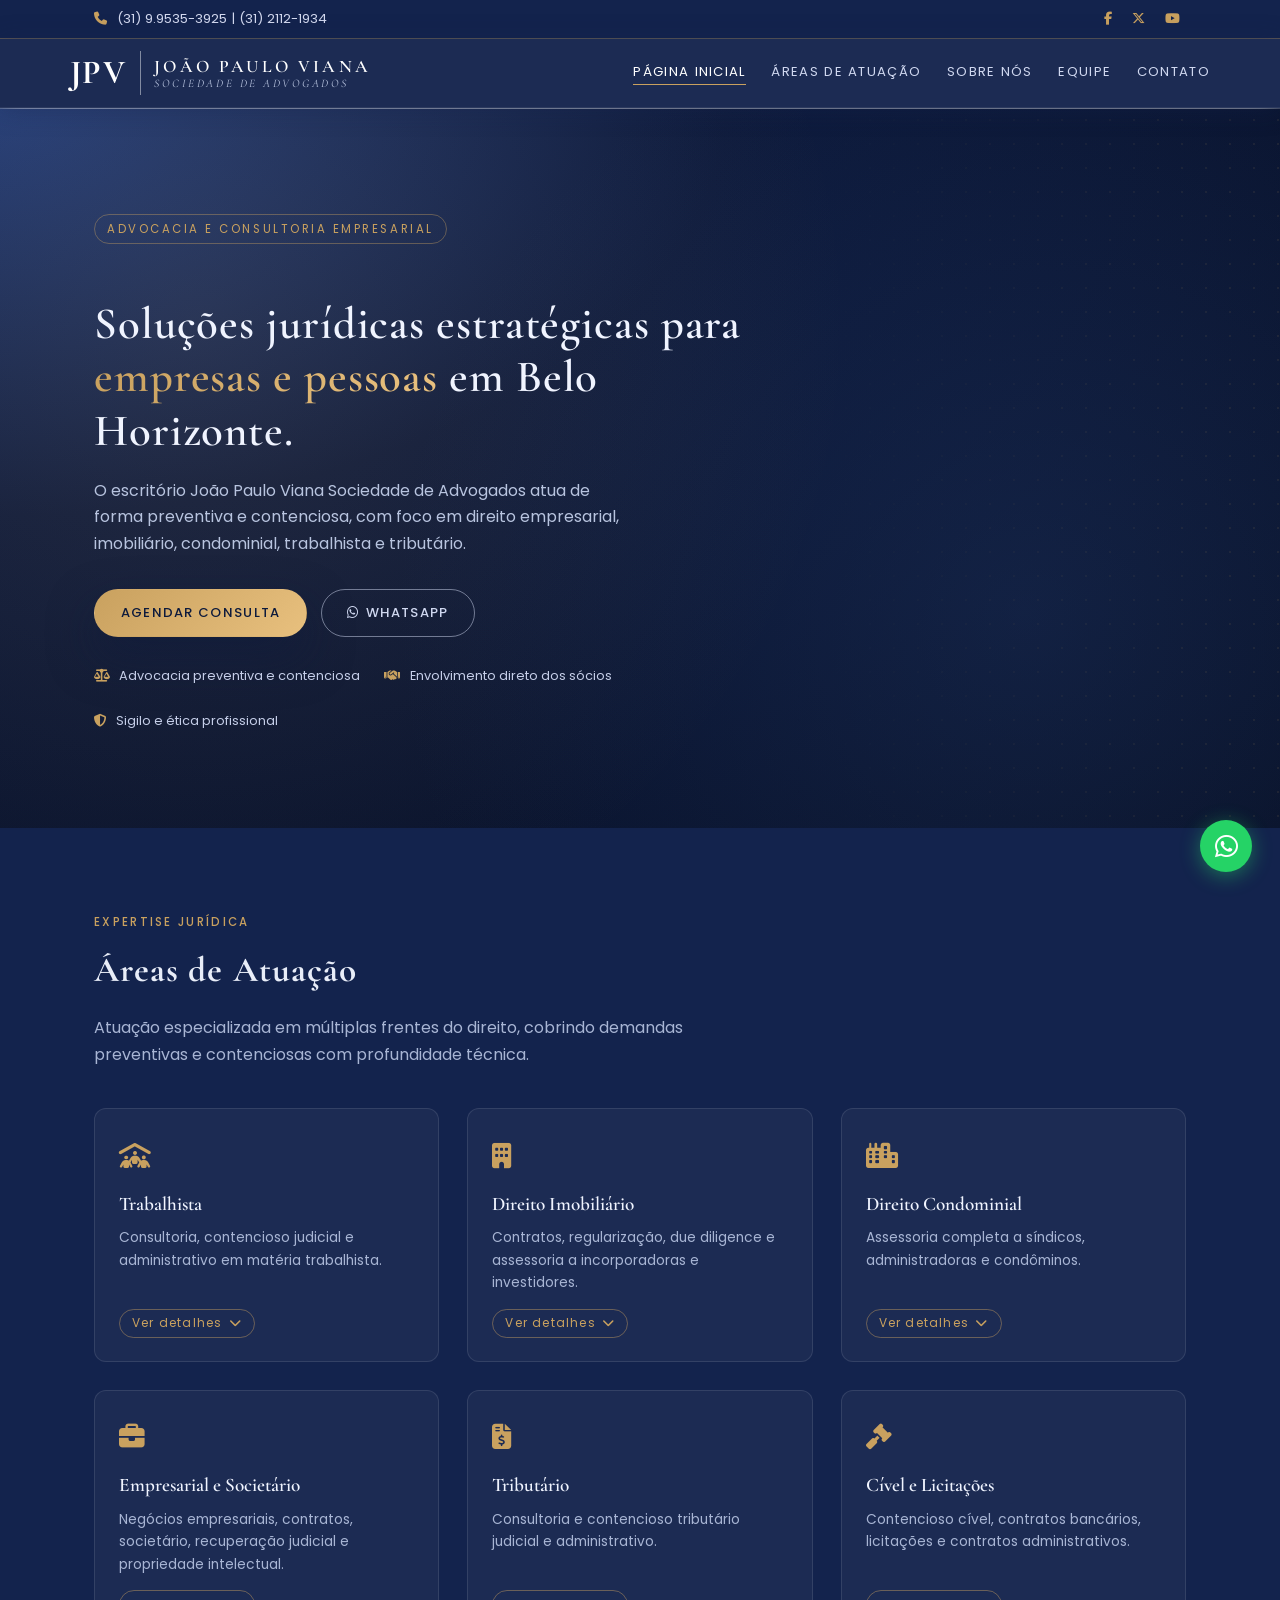
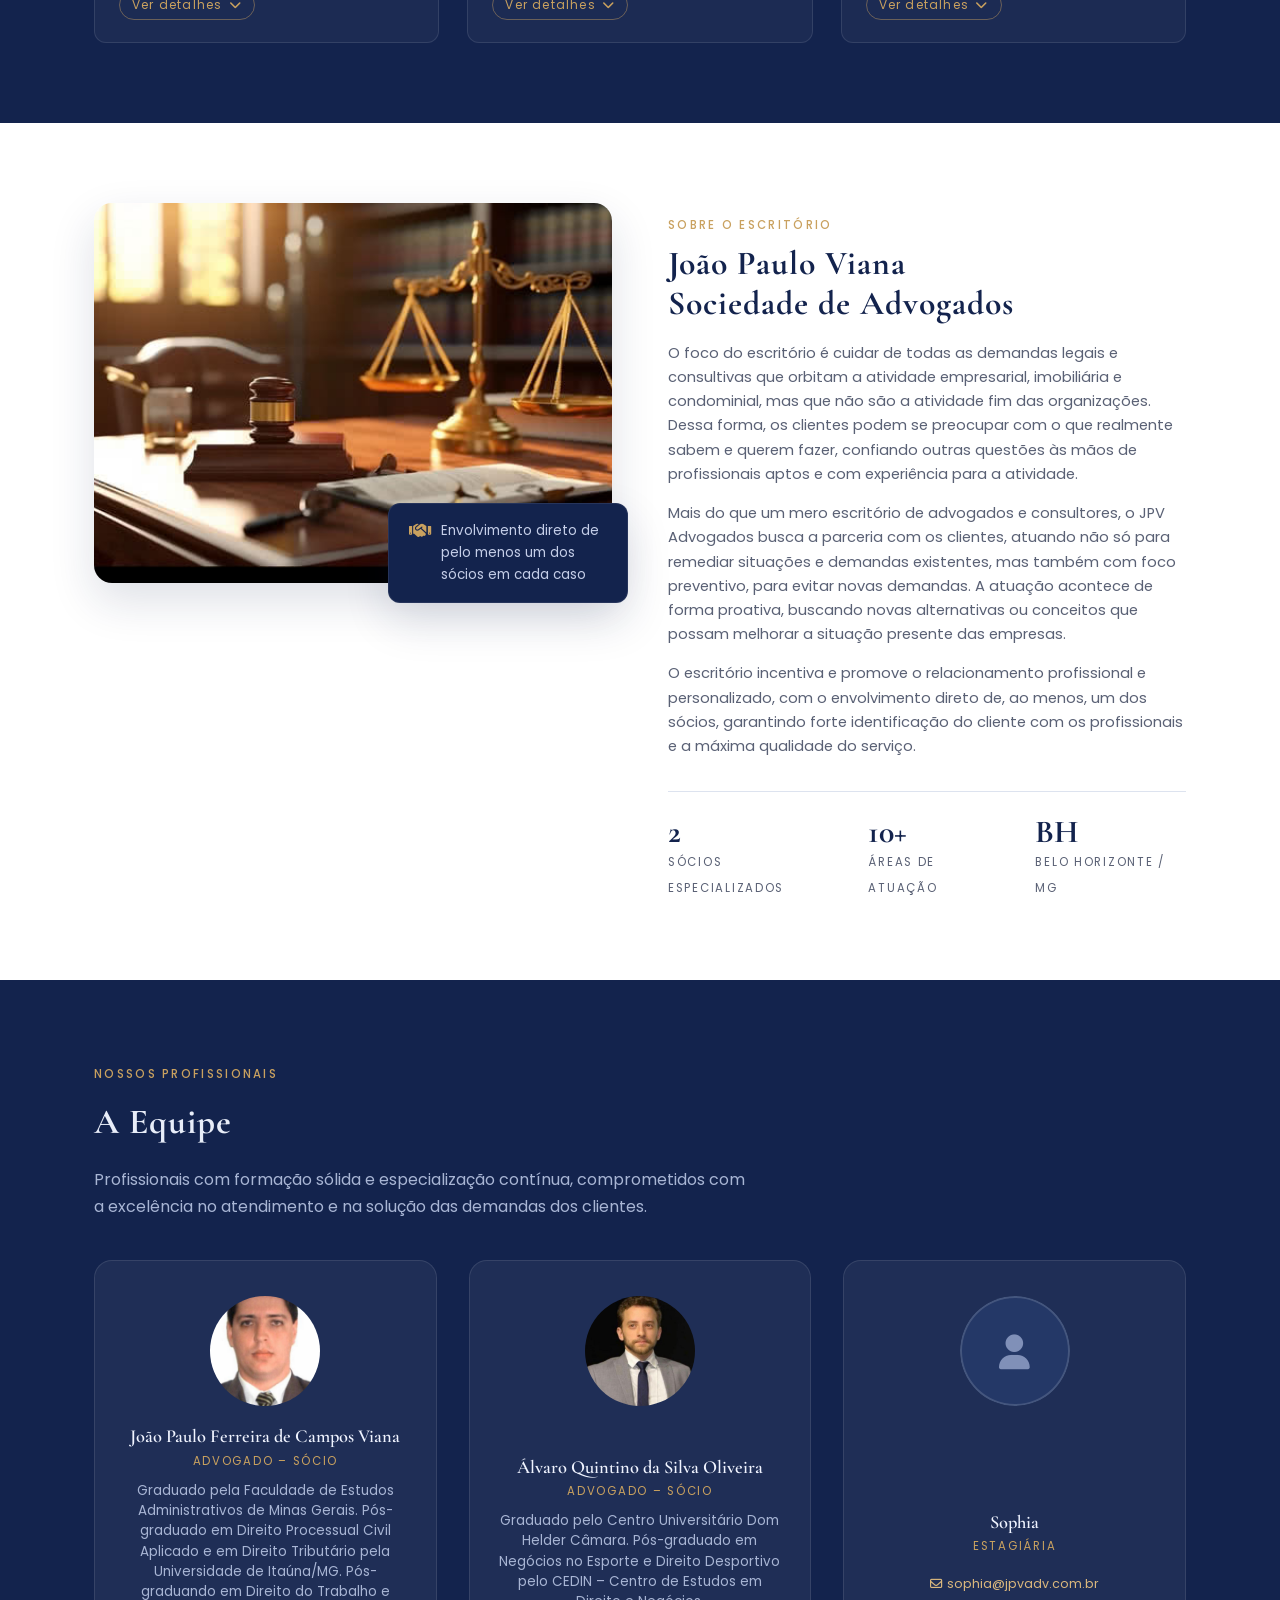
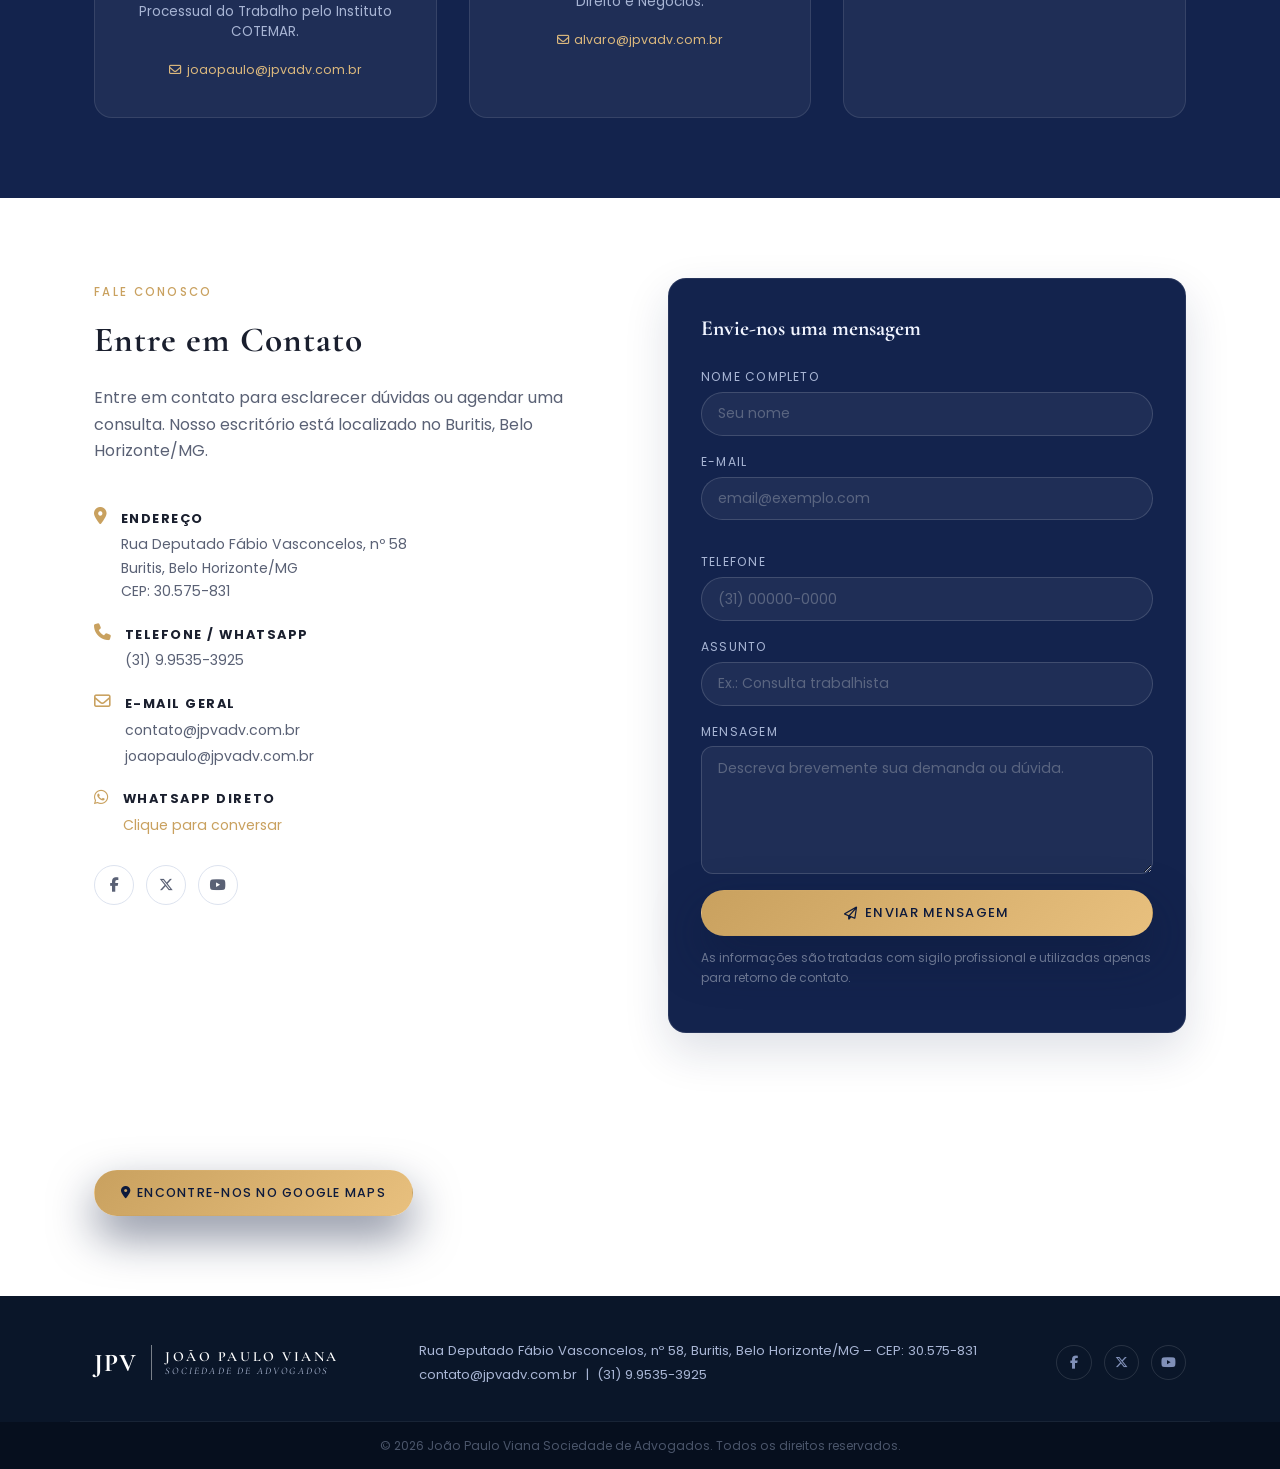
==== index.html @ b0f24a36 "feat: aprimora seção da equipe e atualiza layout/ativos" ====
<!DOCTYPE html>
<html lang="pt-BR">
<head>
  <meta charset="UTF-8" />
  <meta name="viewport" content="width=device-width, initial-scale=1.0" />
  <title>JPV | João Paulo Viana – Sociedade de Advogados</title>
  <meta name="description" content="João Paulo Viana Sociedade de Advogados. Advocacia empresarial, imobiliária, condominial, trabalhista e tributária em Belo Horizonte/MG." />

  <link rel="preconnect" href="https://fonts.googleapis.com">
  <link rel="preconnect" href="https://fonts.gstatic.com" crossorigin>
  <link href="https://fonts.googleapis.com/css2?family=Cormorant+Garamond:wght@400;500;600;700&family=Poppins:wght@300;400;500;600&display=swap" rel="stylesheet">
  <link rel="stylesheet" href="https://cdnjs.cloudflare.com/ajax/libs/font-awesome/6.5.1/css/all.min.css" crossorigin="anonymous" referrerpolicy="no-referrer" />

  <link rel="stylesheet" href="styles.css" />
</head>
<body>

  <!-- TOP BAR -->
  <div class="topbar">
    <div class="container topbar-inner">
      <span><i class="fa-solid fa-phone"></i> (31) 9.9535-3925 | (31) 2112-1934</span>
      <div class="topbar-social">
        <a href="#!" aria-label="Facebook"><i class="fa-brands fa-facebook-f"></i></a>
        <a href="#!" aria-label="X / Twitter"><i class="fa-brands fa-x-twitter"></i></a>
        <a href="#!" aria-label="YouTube"><i class="fa-brands fa-youtube"></i></a>
      </div>
    </div>
  </div>

  <!-- HEADER -->
  <header class="header" id="header">
    <div class="container header-inner">

      <!-- LOGO (substitua img src pela logo real quando disponível) -->
      <a href="#topo" class="logo-link">
        <div class="logo-box">
          <div class="logo-jpv">JPV</div>
          <div class="logo-divider"></div>
          <div class="logo-text">
            <span class="logo-name">João Paulo Viana</span>
            <span class="logo-sub">Sociedade de Advogados</span>
          </div>
        </div>
        <!-- Alternativa com imagem real:
        <img src="logo.png" alt="JPV João Paulo Viana Sociedade de Advogados" class="logo-img" />
        -->
      </a>

      <nav class="nav" id="nav">
        <a href="#topo">Página Inicial</a>
        <a href="#areas">Áreas de Atuação</a>
        <a href="#sobre">Sobre Nós</a>
        <a href="#equipe">Equipe</a>
        <a href="#contato">Contato</a>
      </nav>

      <button class="nav-toggle" id="navToggle" aria-label="Abrir menu">
        <span></span><span></span><span></span>
      </button>
    </div>
  </header>

  <!-- HERO -->
  <section class="hero" id="topo">
    <div class="hero-overlay"></div>
    <div class="hero-deco" aria-hidden="true"></div>
    <div class="container hero-content">
      <div class="hero-text">
        <span class="hero-tag">Advocacia e Consultoria Empresarial</span>
        <h1>
          Soluções jurídicas estratégicas para
          <span class="hero-highlight">empresas e pessoas</span>
          em Belo Horizonte.
        </h1>
        <p>
          O escritório João Paulo Viana Sociedade de Advogados atua de forma preventiva e contenciosa,
          com foco em direito empresarial, imobiliário, condominial, trabalhista e tributário.
        </p>
        <div class="hero-cta">
          <a href="#contato" class="btn primary">Agendar consulta</a>
          <a href="https://wa.me/5531995353925" target="_blank" rel="noopener" class="btn outline">
            <i class="fa-brands fa-whatsapp"></i> WhatsApp
          </a>
        </div>
        <div class="hero-meta">
          <span><i class="fa-solid fa-scale-balanced"></i> Advocacia preventiva e contenciosa</span>
          <span><i class="fa-solid fa-handshake"></i> Envolvimento direto dos sócios</span>
          <span><i class="fa-solid fa-shield-halved"></i> Sigilo e ética profissional</span>
        </div>
      </div>
    </div>
  </section>

  <!-- ÁREAS DE ATUAÇÃO -->
  <section class="section section-dark" id="areas">
    <div class="container">
      <span class="section-tag">Expertise jurídica</span>
      <h2>Áreas de Atuação</h2>
      <p class="section-lead">
        Atuação especializada em múltiplas frentes do direito,
        cobrindo demandas preventivas e contenciosas com profundidade técnica.
      </p>

      <div class="cards-grid">

        <article class="card" data-area="trabalhista">
          <div class="card-icon"><i class="fa-solid fa-people-roof"></i></div>
          <h3>Trabalhista</h3>
          <p>Consultoria, contencioso judicial e administrativo em matéria trabalhista.</p>
          <button class="card-toggle" aria-expanded="false">Ver detalhes <i class="fa-solid fa-chevron-down"></i></button>
          <div class="card-details">
            <strong>Contencioso Judicial</strong>
            <ul>
              <li>Acompanhamento de processos trabalhistas</li>
              <li>Elaboração de ações trabalhistas preventivas (consignação em pagamento, dentre outras)</li>
              <li>Ações Cautelares, Declaratórias, Anulatórias</li>
            </ul>
            <strong>Contencioso Administrativo</strong>
            <ul>
              <li>Defesa em autos de infração administrativos</li>
              <li>Assessoria em atendimento a fiscalizações trabalhistas</li>
              <li>Intermediação de contatos junto ao Ministério Público do Trabalho</li>
            </ul>
            <strong>Consultoria</strong>
            <ul>
              <li>Análise de situações de contratações de empregados</li>
              <li>Orientação permanente para manutenção de documentação relativa a empregados</li>
              <li>Alertas sobre modificações relevantes na lei e entendimentos dos tribunais</li>
              <li>Negociações coletivas junto a sindicatos, MPT e associações de classe</li>
              <li>Análise de risco trabalhista em negociações empresariais</li>
            </ul>
          </div>
        </article>

        <article class="card" data-area="imobiliario">
          <div class="card-icon"><i class="fa-solid fa-building"></i></div>
          <h3>Direito Imobiliário</h3>
          <p>Contratos, regularização, due diligence e assessoria a incorporadoras e investidores.</p>
          <button class="card-toggle" aria-expanded="false">Ver detalhes <i class="fa-solid fa-chevron-down"></i></button>
          <div class="card-details">
            <ul>
              <li>Análise, elaboração e revisão de contratos de compra e venda, locação, comodato, doação e permuta</li>
              <li>Atuação em ações possessórias (reintegração, manutenção, interdito proibitório)</li>
              <li>Regularização de imóveis urbanos e rurais (registro, usucapião, retificação, desmembramento, unificação)</li>
              <li>Assessoria em incorporações imobiliárias e loteamentos</li>
              <li>Disputas relativas à aquisição de imóveis na planta ou inadimplemento contratual</li>
              <li>Revisão de cláusulas contratuais abusivas em contratos imobiliários</li>
              <li>Ações de despejo, revisional, renovatória e consignatória de aluguel</li>
              <li>Due diligence imobiliária para aquisição de ativos</li>
              <li>Assessoria jurídica a imobiliárias, construtoras, incorporadoras e investidores</li>
            </ul>
          </div>
        </article>

        <article class="card" data-area="condominial">
          <div class="card-icon"><i class="fa-solid fa-city"></i></div>
          <h3>Direito Condominial</h3>
          <p>Assessoria completa a síndicos, administradoras e condôminos.</p>
          <button class="card-toggle" aria-expanded="false">Ver detalhes <i class="fa-solid fa-chevron-down"></i></button>
          <div class="card-details">
            <ul>
              <li>Elaboração, alteração e interpretação de convenções de condomínio e regimentos internos</li>
              <li>Assessoria jurídica a síndicos e administradoras de condomínio</li>
              <li>Atuação em assembleias condominiais (presença, suporte jurídico, lavratura de atas)</li>
              <li>Cobrança judicial e extrajudicial de cotas condominiais inadimplidas</li>
              <li>Defesa em ações judiciais movidas contra o condomínio ou seus representantes</li>
              <li>Assessoria em conflitos entre condôminos ou entre condôminos e o condomínio</li>
              <li>Responsabilidade civil por danos em áreas comuns ou unidades autônomas</li>
              <li>Assessoria em contratações de prestadores de serviços e fornecedores</li>
              <li>Elaboração e revisão de contratos de prestação de serviços condominiais</li>
            </ul>
          </div>
        </article>

        <article class="card" data-area="empresarial">
          <div class="card-icon"><i class="fa-solid fa-briefcase"></i></div>
          <h3>Empresarial e Societário</h3>
          <p>Negócios empresariais, contratos, societário, recuperação judicial e propriedade intelectual.</p>
          <button class="card-toggle" aria-expanded="false">Ver detalhes <i class="fa-solid fa-chevron-down"></i></button>
          <div class="card-details">
            <strong>Negócios Empresariais</strong>
            <ul>
              <li>Assessoria em aquisições e vendas de empresas</li>
              <li>Due Diligence e Auditoria legal</li>
              <li>Avaliação de riscos e intermediação de negócios</li>
            </ul>
            <strong>Societário</strong>
            <ul>
              <li>Constituição e dissolução de sociedades</li>
              <li>Fusões, cisões, incorporações e aquisições</li>
              <li>Planejamento sucessório e proteção patrimonial</li>
            </ul>
            <strong>Contratos</strong>
            <ul>
              <li>Elaboração de contratos específicos</li>
              <li>Revisão e análise de contratos gerais firmados pelos clientes</li>
            </ul>
            <strong>Recuperação Judicial e Falências</strong>
            <ul>
              <li>Planejamento e acompanhamento de pedidos de Recuperação Judicial</li>
              <li>Acompanhamento de pedidos de habilitação de créditos</li>
            </ul>
            <strong>Títulos de Crédito e Propriedade Intelectual</strong>
            <ul>
              <li>Registro de marcas, patentes, programas de computador</li>
              <li>Defesas de patentes e marcas</li>
            </ul>
          </div>
        </article>

        <article class="card" data-area="tributario">
          <div class="card-icon"><i class="fa-solid fa-file-invoice-dollar"></i></div>
          <h3>Tributário</h3>
          <p>Consultoria e contencioso tributário judicial e administrativo.</p>
          <button class="card-toggle" aria-expanded="false">Ver detalhes <i class="fa-solid fa-chevron-down"></i></button>
          <div class="card-details">
            <strong>Consultoria Tributária</strong>
            <ul>
              <li>Assessoria continuada em questões envolvendo tributos</li>
              <li>Prevenção de passivo fiscal e planejamento fiscal</li>
              <li>Interpretação de legislação tributária</li>
              <li>Revisão das informações fiscais fornecidas aos fiscos Federal, Estadual e Municipal</li>
              <li>Pareceres e avaliações sobre riscos fiscais de estratégias empresariais</li>
              <li>Orientação quanto a importações e exportações de produtos</li>
              <li>Estruturação societária com foco em economia tributária</li>
            </ul>
            <strong>Contencioso Tributário Judicial</strong>
            <ul>
              <li>Defesas contra execuções fiscais</li>
              <li>Mandados de Segurança contra exigências fiscais</li>
              <li>Ações Cautelares, Declaratórias, Anulatórias</li>
              <li>Ações para restituição de tributos</li>
            </ul>
            <strong>Contencioso Tributário Administrativo</strong>
            <ul>
              <li>Defesa em autos de infração administrativos</li>
              <li>Pedidos administrativos de parcelamento, restituição e anulação de tributos</li>
              <li>Auxílio e intermediação de pleitos envolvendo benefícios fiscais e regimes especiais</li>
            </ul>
          </div>
        </article>

        <article class="card" data-area="civel">
          <div class="card-icon"><i class="fa-solid fa-gavel"></i></div>
          <h3>Cível e Licitações</h3>
          <p>Contencioso cível, contratos bancários, licitações e contratos administrativos.</p>
          <button class="card-toggle" aria-expanded="false">Ver detalhes <i class="fa-solid fa-chevron-down"></i></button>
          <div class="card-details">
            <strong>Contencioso Cível</strong>
            <ul>
              <li>Recuperação de créditos e ativos</li>
              <li>Ações envolvendo Representação Comercial</li>
              <li>Ações envolvendo contratos</li>
              <li>Relações abrangidas pelo Código de Defesa do Consumidor</li>
              <li>Litígios societários</li>
              <li>Revisão e contestação de contratos bancários</li>
            </ul>
            <strong>Licitações e Contratos Administrativos</strong>
            <ul>
              <li>Impugnação de editais</li>
              <li>Recursos e contrarrazões administrativos</li>
              <li>Acompanhamento de licitações</li>
              <li>Resolução de questões envolvendo cumprimento de contratos administrativos</li>
              <li>Pleitos administrativos envolvendo equilíbrio econômico-financeiro de contratos</li>
            </ul>
          </div>
        </article>

      </div>
    </div>
  </section>

  <!-- SOBRE NÓS -->
  <section class="section" id="sobre">
    <div class="container grid-2">
      <div class="sobre-visual">
        <!--
          Substitua pelo bloco abaixo quando tiver a imagem:
          <img src="foto-escritorio.jpg" alt="Escritório JPV Advogados" class="sobre-img" />
        -->
        <img src="img1.jpg" alt="Equipe JPV Advogados em reunião estratégica" class="sobre-img" />
        <div class="sobre-destaque">
          <i class="fa-solid fa-handshake"></i>
          <p>Envolvimento direto de pelo menos um dos sócios em cada caso</p>
        </div>
      </div>

      <div class="sobre-text">
        <span class="section-tag">Sobre o escritório</span>
        <h2>João Paulo Viana<br>Sociedade de Advogados</h2>

        <p>
          O foco do escritório é cuidar de todas as demandas legais e consultivas que orbitam a atividade
          empresarial, imobiliária e condominial, mas que não são a atividade fim das organizações.
          Dessa forma, os clientes podem se preocupar com o que realmente sabem e querem fazer,
          confiando outras questões às mãos de profissionais aptos e com experiência para a atividade.
        </p>
        <p>
          Mais do que um mero escritório de advogados e consultores, o JPV Advogados busca a parceria
          com os clientes, atuando não só para remediar situações e demandas existentes, mas também com
          foco preventivo, para evitar novas demandas. A atuação acontece de forma proativa, buscando
          novas alternativas ou conceitos que possam melhorar a situação presente das empresas.
        </p>
        <p>
          O escritório incentiva e promove o relacionamento profissional e personalizado, com o
          envolvimento direto de, ao menos, um dos sócios, garantindo forte identificação do cliente
          com os profissionais e a máxima qualidade do serviço.
        </p>

        <div class="sobre-stats">
          <div>
            <span class="stat-number" data-count="2">2</span>
            <span class="stat-label">Sócios especializados</span>
          </div>
          <div>
            <span class="stat-number" data-count="10" data-suffix="+">10+</span>
            <span class="stat-label">Áreas de atuação</span>
          </div>
          <div>
            <span class="stat-number">BH</span>
            <span class="stat-label">Belo Horizonte / MG</span>
          </div>
        </div>
      </div>
    </div>
  </section>

  <!-- EQUIPE -->
  <section class="section section-dark" id="equipe">
    <div class="container">
      <span class="section-tag">Nossos profissionais</span>
      <h2>A Equipe</h2>
      <p class="section-lead">
        Profissionais com formação sólida e especialização contínua, comprometidos com a excelência
        no atendimento e na solução das demandas dos clientes.
      </p>

      <div class="equipe-grid">

        <article class="equipe-card">
          <div class="equipe-foto">
            <img src="FotoJoao.jpg" alt="João Paulo Ferreira de Campos Viana" />
            <div class="equipe-foto-placeholder"><i class="fa-solid fa-user-tie"></i></div>
          </div>
          <div class="equipe-info">
            <h3>João Paulo Ferreira de Campos Viana</h3>
            <span class="equipe-oab">Advogado – Sócio</span>
            <p>
              Graduado pela Faculdade de Estudos Administrativos de Minas Gerais.
              Pós-graduado em Direito Processual Civil Aplicado e em Direito Tributário
              pela Universidade de Itaúna/MG. Pós-graduando em Direito do Trabalho e
              Processual do Trabalho pelo Instituto COTEMAR.
            </p>
            <a href="mailto:joaopaulo@jpvadv.com.br" class="equipe-email">
              <i class="fa-regular fa-envelope"></i> joaopaulo@jpvadv.com.br
            </a>
          </div>
        </article>

        <article class="equipe-card">
          <div class="equipe-foto">
            <img src="FotoAlvaro.jpg" alt="Álvaro Quintino da Silva Oliveira" />
            <div class="equipe-foto-placeholder"><i class="fa-solid fa-user-tie"></i></div>
          </div>
          <div class="equipe-info">
            <h3>Álvaro Quintino da Silva Oliveira</h3>
            <span class="equipe-oab">Advogado – Sócio</span>
            <p>
              Graduado pelo Centro Universitário Dom Helder Câmara.
              Pós-graduado em Negócios no Esporte e Direito Desportivo pelo CEDIN –
              Centro de Estudos em Direito e Negócios.
            </p>
            <a href="mailto:alvaro@jpvadv.com.br" class="equipe-email">
              <i class="fa-regular fa-envelope"></i> alvaro@jpvadv.com.br
            </a>
          </div>
        </article>

        <article class="equipe-card">
          <div class="equipe-foto">
            <!--
              Substitua por: <img src="sophia.jpg" alt="Sophia – Estagiária" />
            -->
            <div class="equipe-foto-placeholder"><i class="fa-solid fa-user"></i></div>
          </div>
          <div class="equipe-info">
            <h3>Sophia</h3>
            <span class="equipe-oab">Estagiária</span>
            <p>
              <!-- Informações serão adicionadas em breve. -->
            </p>
            <a href="mailto:sophia@jpvadv.com.br" class="equipe-email">
              <i class="fa-regular fa-envelope"></i> sophia@jpvadv.com.br
            </a>
          </div>
        </article>

      </div>
    </div>
  </section>

  <!-- CONTATO -->
  <section class="section" id="contato">
    <div class="container grid-2">

      <div>
        <span class="section-tag">Fale conosco</span>
        <h2>Entre em Contato</h2>
        <p class="section-lead">
          Entre em contato para esclarecer dúvidas ou agendar uma consulta.
          Nosso escritório está localizado no Buritis, Belo Horizonte/MG.
        </p>

        <div class="contato-dados">
          <div>
            <i class="fa-solid fa-location-dot"></i>
            <div>
              <strong>Endereço</strong>
              <p>Rua Deputado Fábio Vasconcelos, nº 58<br>Buritis, Belo Horizonte/MG<br>CEP: 30.575-831</p>
            </div>
          </div>
          <div>
            <i class="fa-solid fa-phone"></i>
            <div>
              <strong>Telefone / WhatsApp</strong>
              <p>(31) 9.9535-3925</p>
            </div>
          </div>
          <div>
            <i class="fa-regular fa-envelope"></i>
            <div>
              <strong>E-mail geral</strong>
              <p>contato@jpvadv.com.br</p>
              <p>joaopaulo@jpvadv.com.br</p>
            </div>
          </div>
          <div>
            <i class="fa-brands fa-whatsapp"></i>
            <div>
              <strong>WhatsApp direto</strong>
              <p><a href="https://wa.me/5531995353925" target="_blank" rel="noopener" style="color:var(--color-accent);">Clique para conversar</a></p>
            </div>
          </div>
        </div>

        <div class="contato-social">
          <a href="#!" aria-label="Facebook"><i class="fa-brands fa-facebook-f"></i></a>
          <a href="#!" aria-label="X / Twitter"><i class="fa-brands fa-x-twitter"></i></a>
          <a href="#!" aria-label="YouTube"><i class="fa-brands fa-youtube"></i></a>
        </div>

        <!-- Google Maps embed -->
        <div class="contato-mapa">
          <iframe
            src="https://www.google.com/maps/embed?pb=!1m18!1m12!1m3!1d3752.1!2d-43.9700!3d-19.9300!2m3!1f0!2f0!3f0!3m2!1i1024!2i768!4f13.1!3m3!1m2!1s0x0%3A0x0!2zMTnCsDU1JzQ4LjAiUyA0M8KwNTgnMTIuMCJX!5e0!3m2!1spt-BR!2sbr!4v1000000000000"
            width="100%"
            height="220"
            style="border:0; border-radius: 12px; margin-top:1.5rem;"
            allowfullscreen=""
            loading="lazy"
            referrerpolicy="no-referrer-when-downgrade"
            title="Localização JPV Advogados">
          </iframe>
          <a
            href="https://www.google.com/maps/search/Rua+Deputado+Fábio+Vasconcelos,+58,+Buritis,+Belo+Horizonte"
            target="_blank"
            rel="noopener"
            class="btn primary map-btn"
          >
            <i class="fa-solid fa-location-dot"></i> Encontre-nos no Google Maps
          </a>
        </div>
      </div>

      <div>
        <form class="form-contato" id="formContato">
          <h3>Envie-nos uma mensagem</h3>
          <div class="form-row">
            <div class="form-group">
              <label for="nome">Nome completo</label>
              <input type="text" id="nome" name="nome" placeholder="Seu nome" required />
            </div>
          </div>
          <div class="form-row">
            <div class="form-group">
              <label for="email">E-mail</label>
              <input type="email" id="email" name="email" placeholder="email@exemplo.com" required />
            </div>
            <div class="form-group">
              <label for="telefone">Telefone</label>
              <input type="tel" id="telefone" name="telefone" placeholder="(31) 00000-0000" />
            </div>
          </div>
          <div class="form-group">
            <label for="assunto">Assunto</label>
            <input type="text" id="assunto" name="assunto" placeholder="Ex.: Consulta trabalhista" />
          </div>
          <div class="form-group">
            <label for="mensagem">Mensagem</label>
            <textarea id="mensagem" name="mensagem" rows="5" placeholder="Descreva brevemente sua demanda ou dúvida." required></textarea>
          </div>
          <button type="submit" class="btn primary full">
            <i class="fa-regular fa-paper-plane"></i> Enviar mensagem
          </button>
          <p class="form-note">
            As informações são tratadas com sigilo profissional e utilizadas apenas para retorno de contato.
          </p>
        </form>
      </div>

    </div>
  </section>

  <!-- RODAPÉ -->
  <footer class="footer">
    <div class="container footer-inner">
      <div class="footer-logo">
        <div class="logo-box logo-box-footer">
          <div class="logo-jpv">JPV</div>
          <div class="logo-divider"></div>
          <div class="logo-text">
            <span class="logo-name">João Paulo Viana</span>
            <span class="logo-sub">Sociedade de Advogados</span>
          </div>
        </div>
      </div>
      <div class="footer-info">
        <p>Rua Deputado Fábio Vasconcelos, nº 58, Buritis, Belo Horizonte/MG – CEP: 30.575-831</p>
        <p>contato@jpvadv.com.br &nbsp;|&nbsp; (31) 9.9535-3925</p>
      </div>
      <div class="footer-social">
        <a href="#!" aria-label="Facebook"><i class="fa-brands fa-facebook-f"></i></a>
        <a href="#!" aria-label="X / Twitter"><i class="fa-brands fa-x-twitter"></i></a>
        <a href="#!" aria-label="YouTube"><i class="fa-brands fa-youtube"></i></a>
      </div>
    </div>
    <div class="footer-bottom">
      <div class="container">
        <p>© <span id="ano"></span> João Paulo Viana Sociedade de Advogados. Todos os direitos reservados.</p>
      </div>
    </div>
  </footer>

  <!-- Botão flutuante WhatsApp -->
  <a href="https://wa.me/5531995353925" target="_blank" rel="noopener"
     class="whatsapp-float" aria-label="Fale conosco pelo WhatsApp">
    <i class="fa-brands fa-whatsapp"></i>
  </a>

  <!-- Botão Voltar ao Topo -->
  <button class="back-to-top" id="backToTop" aria-label="Voltar ao topo">
    <i class="fa-solid fa-chevron-up"></i>
  </button>

  <script src="script.js"></script>
</body>
</html>
---- styles.css ----
/* =============================================
   JPV ADVOGADOS – CSS
   Paleta: navy #13234d | steel #2d4a82 | gold #c9a15f
   ============================================= */

:root {
  --color-navy:       #13234d;
  --color-navy-soft:  #1e3366;
  --color-steel:      #2d4a82;
  --color-accent:     #c9a15f;
  --color-accent-lt:  #dbb87d;
  --color-bg:         #f5f6f8;
  --color-bg-alt:     #ffffff;
  --color-text:       #1a1f2e;
  --color-text-soft:  #5a6175;
  --color-border:     #dde3ef;
  --radius-sm:        6px;
  --radius-md:        12px;
  --radius-lg:        18px;
  --shadow-card:      0 18px 45px rgba(19, 35, 77, 0.14);
  --shadow-soft:      0 8px 32px rgba(19, 35, 77, 0.1);
  --transition:       0.28s ease;
}

/* RESET */
*, *::before, *::after { box-sizing: border-box; }
body {
  margin: 0;
  font-family: "Poppins", system-ui, sans-serif;
  color: var(--color-text);
  background: var(--color-bg);
  line-height: 1.65;
  -webkit-font-smoothing: antialiased;
}
a { color: inherit; text-decoration: none; }
img { max-width: 100%; display: block; }
button, input, textarea, select { font-family: inherit; }

/* LAYOUT */
.container {
  width: 100%;
  max-width: 1140px;
  margin: 0 auto;
  padding: 0 1.5rem;
}
.section      { padding: 5rem 0; background: var(--color-bg-alt); }
.section-dark { padding: 5rem 0; background: var(--color-navy); color: #f0f4ff; }

.section h2, .section-dark h2 {
  font-family: "Cormorant Garamond", Georgia, serif;
  font-size: 2.2rem;
  letter-spacing: 0.03em;
  margin: 0.4rem 0 0.75rem;
}
.section-dark h2 { color: #e8edf8; }

.section-tag {
  font-size: 0.72rem;
  letter-spacing: 0.2em;
  text-transform: uppercase;
  color: var(--color-accent);
  font-weight: 500;
}
.section-lead {
  max-width: 660px;
  color: var(--color-text-soft);
  margin-bottom: 2.5rem;
}
.section-dark .section-lead { color: #a8b5d4; }

/* TOP BAR */
.topbar {
  background: var(--color-navy);
  color: #d4daf0;
  font-size: 0.82rem;
  padding: 0.5rem 0;
  border-bottom: 1px solid rgba(201,161,95,0.38);
}
.topbar-inner {
  display: flex;
  align-items: center;
  justify-content: space-between;
}
.topbar i { margin-right: 0.4rem; color: var(--color-accent); }
.topbar-social { display: flex; gap: 0.85rem; }
.topbar-social a { color: #a8b5d4; transition: color var(--transition); }
.topbar-social a:hover { color: var(--color-accent); }

/* HEADER */
.header {
  position: sticky;
  top: 0;
  z-index: 100;
  background: rgba(19, 35, 77, 0.96);
  backdrop-filter: blur(14px);
  border-bottom: 1px solid rgba(255,255,255,0.07);
  box-shadow: 0 2px 24px rgba(19,35,77,0.35);
}
.header-inner {
  display: flex;
  align-items: center;
  justify-content: space-between;
  padding: 0.75rem 0;
}

/* LOGO */
.logo-link { display: flex; align-items: center; }

.logo-box {
  display: flex;
  align-items: center;
  gap: 0;
}
.logo-jpv {
  font-family: "Cormorant Garamond", Georgia, serif;
  font-size: 2.1rem;
  font-weight: 700;
  color: #ffffff;
  letter-spacing: 0.04em;
  line-height: 1;
}
.logo-divider {
  width: 1px;
  height: 2.8rem;
  background: rgba(255,255,255,0.45);
  margin: 0 0.85rem;
}
.logo-text {
  display: flex;
  flex-direction: column;
  justify-content: center;
  gap: 0.05rem;
}
.logo-name {
  font-family: "Cormorant Garamond", Georgia, serif;
  font-size: 1.1rem;
  font-weight: 600;
  color: #ffffff;
  letter-spacing: 0.18em;
  text-transform: uppercase;
  line-height: 1.2;
}
.logo-sub {
  font-family: "Cormorant Garamond", Georgia, serif;
  font-size: 0.72rem;
  letter-spacing: 0.22em;
  text-transform: uppercase;
  color: #b8c4df;
  font-style: italic;
  line-height: 1;
}
.logo-img { height: 52px; width: auto; }

/* NAVEGAÇÃO */
.nav { display: flex; gap: 1.6rem; font-size: 0.82rem; }
.nav a {
  color: #d0d8f0;
  letter-spacing: 0.1em;
  text-transform: uppercase;
  font-weight: 400;
  position: relative;
  padding-bottom: 0.15rem;
  transition: color var(--transition);
}
.nav a::after {
  content: "";
  position: absolute;
  left: 0; bottom: 0;
  width: 0; height: 1.5px;
  background: var(--color-accent);
  transition: width var(--transition);
}
.nav a:hover { color: #fff; }
.nav a:hover::after { width: 100%; }
.nav a.active { color: #fff; }
.nav a.active::after { width: 100%; }

.nav-toggle {
  display: none;
  width: 1.75rem; height: 1.75rem;
  border: none; background: transparent;
  flex-direction: column; justify-content: center;
  padding: 0; gap: 0.22rem; cursor: pointer;
}
.nav-toggle span {
  display: block; height: 2px; width: 100%;
  border-radius: 999px; background: #e5e7eb;
  transition: transform var(--transition), opacity var(--transition);
}

/* HERO */
.hero {
  position: relative;
  min-height: 80vh;
  display: flex;
  align-items: center;
  background:
    radial-gradient(ellipse at 0% 0%, #1e3a7a 0, #0d1a3c 40%, #070f24 100%);
  color: #f0f4ff;
  overflow: hidden;
}
.hero-overlay {
  position: absolute; inset: 0;
  background:
    radial-gradient(circle at 15% 30%, rgba(201,161,95,0.12), transparent 55%),
    radial-gradient(circle at 80% 70%, rgba(45,74,130,0.25), transparent 55%);
  pointer-events: none;
}
.hero-deco {
  position: absolute;
  right: 0; top: 0;
  width: 48%; height: 100%;
  background-image: radial-gradient(circle, rgba(201,161,95,0.18) 1.5px, transparent 1.5px);
  background-size: 24px 24px;
  -webkit-mask-image: linear-gradient(to left, rgba(0,0,0,0.55) 0%, transparent 80%);
  mask-image: linear-gradient(to left, rgba(0,0,0,0.55) 0%, transparent 80%);
  pointer-events: none;
}
.hero-content {
  position: relative;
  padding: 5rem 1.5rem 4.5rem;
}
.hero-text { max-width: 700px; }
.hero-tag {
  display: inline-block;
  font-size: 0.72rem;
  letter-spacing: 0.22em;
  text-transform: uppercase;
  color: var(--color-accent);
  margin-bottom: 1rem;
  border: 1px solid rgba(201,161,95,0.4);
  padding: 0.3rem 0.75rem;
  border-radius: 999px;
}
.hero h1 {
  font-family: "Cormorant Garamond", Georgia, serif;
  font-size: 2.8rem;
  line-height: 1.2;
  letter-spacing: 0.02em;
  margin-bottom: 1.2rem;
  font-weight: 600;
}
.hero-highlight {
  background: linear-gradient(90deg, var(--color-accent) 0%, #e8c07e 45%, var(--color-accent) 100%);
  background-size: 220% auto;
  -webkit-background-clip: text;
  -webkit-text-fill-color: transparent;
  background-clip: text;
  color: var(--color-accent); /* fallback */
  animation: shimmer 6s linear infinite;
}
@keyframes shimmer {
  from { background-position: 0% center; }
  to   { background-position: 220% center; }
}
.hero p { color: #b8c4df; margin-bottom: 2rem; max-width: 540px; }
.hero-cta { display: flex; flex-wrap: wrap; gap: 0.85rem; margin-bottom: 1.75rem; }
.hero-meta { display: flex; flex-wrap: wrap; gap: 1.5rem; font-size: 0.8rem; color: #c5cee8; }
.hero-meta i { margin-right: 0.4rem; color: var(--color-accent); }

/* BOTÕES */
.btn {
  display: inline-flex; align-items: center; justify-content: center; gap: 0.4rem;
  padding: 0.75rem 1.6rem;
  border-radius: 999px;
  font-size: 0.82rem; font-weight: 500;
  letter-spacing: 0.1em; text-transform: uppercase;
  border: 1.5px solid transparent;
  cursor: pointer;
  transition: all var(--transition);
}
.btn.primary {
  background: linear-gradient(135deg, var(--color-accent), #e8c07e);
  color: #0d1a3c;
  box-shadow: 0 20px 45px rgba(13,26,60,0.5);
}
.btn.primary:hover { transform: translateY(-2px); box-shadow: 0 28px 55px rgba(13,26,60,0.65); }
.btn.outline { border-color: rgba(208,216,240,0.5); color: #d0d8f0; }
.btn.outline:hover { background: rgba(255,255,255,0.08); }
.btn.full { width: 100%; }
.map-btn { margin-top: 0.75rem; font-size: 0.78rem; }

/* GRID 2 COLUNAS */
.grid-2 {
  display: grid;
  grid-template-columns: minmax(0,1fr) minmax(0,1fr);
  gap: 3.5rem;
  align-items: start;
}

/* CARDS ÁREAS */
.cards-grid {
  display: grid;
  grid-template-columns: repeat(3, minmax(0,1fr));
  gap: 1.75rem;
}
.card {
  background: rgba(255,255,255,0.04);
  border: 1px solid rgba(255,255,255,0.1);
  border-radius: var(--radius-md);
  padding: 1.6rem 1.5rem 1.4rem;
  color: #e8edf8;
  transition: transform var(--transition), border-color var(--transition), box-shadow var(--transition);
  display: flex;
  flex-direction: column;
}
.card:hover {
  transform: translateY(-5px);
  border-color: rgba(201,161,95,0.55);
  box-shadow: 0 24px 55px rgba(13,26,60,0.4);
}
.card-icon {
  font-size: 1.6rem;
  color: var(--color-accent);
  margin-bottom: 0.75rem;
}
.card h3 {
  font-family: "Cormorant Garamond", Georgia, serif;
  font-size: 1.2rem;
  margin: 0 0 0.4rem;
  color: #f0f4ff;
  font-weight: 600;
}
.card p { font-size: 0.86rem; color: #a8b5d4; margin: 0 0 0.85rem; flex: 1; }

/* Toggle "Ver detalhes" */
.card-toggle {
  display: inline-flex; align-items: center; gap: 0.4rem;
  background: none; border: 1px solid rgba(201,161,95,0.45);
  color: var(--color-accent); padding: 0.3rem 0.75rem;
  border-radius: 999px; font-size: 0.75rem;
  letter-spacing: 0.1em; cursor: pointer;
  margin-bottom: 0; transition: all var(--transition);
  width: fit-content;
}
.card-toggle:hover { background: rgba(201,161,95,0.12); }
.card-toggle i { transition: transform var(--transition); }
.card-toggle[aria-expanded="true"] i { transform: rotate(180deg); }

.card-details {
  max-height: 0; overflow: hidden;
  transition: max-height 0.45s ease, padding var(--transition);
  font-size: 0.82rem; color: #b0bdd6;
  padding: 0;
}
.card-details.open {
  max-height: 600px;
  padding-top: 0.85rem;
}
.card-details strong {
  display: block;
  color: var(--color-accent);
  font-size: 0.78rem;
  letter-spacing: 0.12em;
  text-transform: uppercase;
  margin: 0.65rem 0 0.3rem;
}
.card-details ul {
  margin: 0; padding-left: 1.1rem;
  display: flex; flex-direction: column; gap: 0.22rem;
}
.card-details li { line-height: 1.45; }

/* SOBRE */
.sobre-visual { position: relative; }
.sobre-img {
  width: 100%;
  height: 380px;
  object-fit: cover;
  border-radius: var(--radius-lg);
  box-shadow: var(--shadow-card);
}
.sobre-img-placeholder {
  width: 100%;
  height: 380px;
  border-radius: var(--radius-lg);
  background: linear-gradient(135deg, #e8edf8, #d0d8ef);
  display: flex; flex-direction: column; align-items: center; justify-content: center;
  gap: 1rem; color: var(--color-navy); opacity: 0.6;
  font-size: 0.82rem; text-transform: uppercase; letter-spacing: 0.15em;
}
.sobre-img-placeholder i { font-size: 3rem; }
.sobre-destaque {
  position: absolute;
  bottom: -1.25rem; right: -1rem;
  background: var(--color-navy);
  color: #e8edf8;
  border-radius: var(--radius-md);
  padding: 1rem 1.25rem;
  max-width: 240px;
  display: flex; gap: 0.65rem; align-items: flex-start;
  box-shadow: var(--shadow-card);
  border: 1px solid rgba(255,255,255,0.08);
  font-size: 0.84rem;
}
.sobre-destaque i { color: var(--color-accent); font-size: 1.1rem; flex-shrink: 0; margin-top: 0.15rem; }
.sobre-destaque p { margin: 0; color: #c5cee8; }

.sobre-text { padding-top: 0.5rem; }
.sobre-text h2 {
  font-family: "Cormorant Garamond", Georgia, serif;
  font-size: 2.1rem; line-height: 1.2;
  color: var(--color-navy); margin: 0.4rem 0 1rem;
}
.sobre-text p { color: var(--color-text-soft); font-size: 0.92rem; }
.sobre-text p + p { margin-top: 0.5rem; }

.sobre-stats {
  display: flex; gap: 2rem; margin-top: 2rem;
  padding-top: 1.5rem; border-top: 1px solid var(--color-border);
}
.stat-number {
  display: block;
  font-family: "Cormorant Garamond", Georgia, serif;
  font-size: 2rem; font-weight: 700; color: var(--color-navy); line-height: 1;
}
.stat-label { font-size: 0.72rem; text-transform: uppercase; letter-spacing: 0.15em; color: var(--color-text-soft); }

/* EQUIPE */
.equipe-grid {
  display: grid;
  grid-template-columns: repeat(3, minmax(0,1fr));
  gap: 2rem;
}
.equipe-card {
  background: rgba(255,255,255,0.05);
  border: 1px solid rgba(255,255,255,0.1);
  border-radius: var(--radius-lg);
  padding: 2.2rem 1.8rem;
  display: grid;
  grid-template-columns: 1fr;
  gap: 1.2rem;
  align-items: start;
  justify-items: center;
  text-align: center;
  transition: border-color var(--transition), transform var(--transition), box-shadow var(--transition);
}
.equipe-card:hover {
  border-color: rgba(201,161,95,0.5);
  transform: translateY(-4px);
  box-shadow: 0 16px 48px rgba(13,26,60,0.35);
}
.equipe-foto { width: 110px; height: 110px; border-radius: 999px; overflow: hidden; flex-shrink: 0; }
.equipe-foto img { width: 100%; height: 100%; object-fit: cover; }
.equipe-foto-placeholder {
  width: 110px; height: 110px;
  border-radius: 999px;
  border: 2px solid rgba(255,255,255,0.15);
  background: rgba(45,74,130,0.4);
  display: flex; align-items: center; justify-content: center;
  font-size: 2.2rem; color: #8090b8;
}
.equipe-info h3 {
  font-family: "Cormorant Garamond", Georgia, serif;
  font-size: 1.15rem; font-weight: 600;
  color: #f0f4ff; margin: 0 0 0.15rem;
  line-height: 1.3;
}
.equipe-oab {
  font-size: 0.72rem; text-transform: uppercase;
  letter-spacing: 0.15em; color: var(--color-accent);
  display: block; margin-bottom: 0.65rem;
}
.equipe-info p { font-size: 0.84rem; color: #a8b5d4; margin: 0 0 0.85rem; line-height: 1.5; }
.equipe-info { width: 100%; }
.equipe-email {
  display: inline-flex; align-items: center; gap: 0.35rem;
  font-size: 0.78rem; color: var(--color-accent-lt);
  transition: color var(--transition);
  justify-content: center;
}
.equipe-email:hover { color: #fff; }

/* CONTATO */
.contato-dados {
  display: flex; flex-direction: column; gap: 1.1rem; margin-top: 1.5rem;
}
.contato-dados > div { display: flex; gap: 0.85rem; align-items: flex-start; }
.contato-dados i { color: var(--color-accent); font-size: 1.05rem; margin-top: 0.2rem; }
.contato-dados strong { font-size: 0.8rem; text-transform: uppercase; letter-spacing: 0.12em; }
.contato-dados p { margin: 0.15rem 0 0; color: var(--color-text-soft); font-size: 0.88rem; }

.contato-social {
  display: flex; gap: 0.75rem; margin-top: 1.75rem;
}
.contato-social a {
  width: 2.5rem; height: 2.5rem;
  border-radius: 999px;
  border: 1px solid var(--color-border);
  display: flex; align-items: center; justify-content: center;
  color: var(--color-text-soft); font-size: 0.9rem;
  transition: all var(--transition);
}
.contato-social a:hover {
  background: var(--color-navy); color: #fff;
  border-color: var(--color-navy);
}

/* FORMULÁRIO */
.form-contato {
  background: var(--color-navy);
  color: #e8edf8;
  padding: 2rem;
  border-radius: var(--radius-lg);
  box-shadow: var(--shadow-card);
  border: 1px solid rgba(255,255,255,0.08);
}
.form-contato h3 {
  font-family: "Cormorant Garamond", Georgia, serif;
  font-size: 1.35rem; margin: 0 0 1.25rem;
  color: #f0f4ff;
}
.form-row { display: flex; gap: 1rem; flex-wrap: wrap; }
.form-group { flex: 1 1 160px; display: flex; flex-direction: column; margin-bottom: 1rem; }
.form-group label { font-size: 0.76rem; letter-spacing: 0.1em; margin-bottom: 0.3rem; text-transform: uppercase; color: #a8b5d4; }
.form-group input,
.form-group textarea {
  border-radius: 999px;
  border: 1px solid rgba(255,255,255,0.15);
  padding: 0.65rem 1rem;
  font-size: 0.88rem;
  background: rgba(255,255,255,0.05);
  color: #f0f4ff;
  outline: none;
  transition: border-color var(--transition), background var(--transition);
}
.form-group textarea { border-radius: var(--radius-md); resize: vertical; min-height: 120px; }
.form-group input::placeholder,
.form-group textarea::placeholder { color: #5a6580; }
.form-group input:focus,
.form-group textarea:focus {
  border-color: var(--color-accent);
  background: rgba(201,161,95,0.05);
  box-shadow: 0 0 0 1px rgba(201,161,95,0.3);
}
.form-note { margin-top: 0.75rem; font-size: 0.75rem; color: #6a7590; }

/* RODAPÉ */
.footer {
  background: #0a1629;
  color: #a8b5d4;
  padding: 2.5rem 0 0;
}
.footer-inner {
  display: flex; flex-wrap: wrap;
  align-items: center; justify-content: space-between;
  gap: 1.5rem;
  padding-bottom: 2rem;
  border-bottom: 1px solid rgba(255,255,255,0.06);
}
.footer-info p { margin: 0.2rem 0; font-size: 0.82rem; }
.footer-social { display: flex; gap: 0.75rem; }
.footer-social a {
  width: 2.2rem; height: 2.2rem;
  border-radius: 999px;
  border: 1px solid rgba(255,255,255,0.12);
  display: flex; align-items: center; justify-content: center;
  font-size: 0.82rem; color: #8090b8;
  transition: all var(--transition);
}
.footer-social a:hover { background: var(--color-steel); color: #fff; border-color: var(--color-steel); }
.footer-bottom {
  padding: 0.85rem 0;
  background: #060f1e;
}
.footer-bottom p { margin: 0; font-size: 0.76rem; color: #4a556a; text-align: center; }

/* Logo no rodapé (menor) */
.logo-box-footer .logo-jpv { font-size: 1.6rem; }
.logo-box-footer .logo-name { font-size: 0.88rem; }
.logo-box-footer .logo-sub { font-size: 0.62rem; }
.logo-box-footer .logo-divider { height: 2.2rem; }

/* ===== FLOATING ACTIONS ===== */
.whatsapp-float {
  position: fixed;
  bottom: 1.75rem; right: 1.75rem;
  z-index: 300;
  width: 3.25rem; height: 3.25rem;
  border-radius: 999px;
  background: #25d366;
  color: #fff;
  display: flex; align-items: center; justify-content: center;
  font-size: 1.65rem;
  box-shadow: 0 4px 20px rgba(37,211,102,0.45);
  animation: waPulse 2.8s ease-in-out infinite;
  transition: transform var(--transition), box-shadow var(--transition);
}
.whatsapp-float:hover {
  transform: scale(1.1) translateY(-2px);
  box-shadow: 0 8px 32px rgba(37,211,102,0.65);
  animation-play-state: paused;
}
.back-to-top {
  position: fixed;
  bottom: 5.75rem; right: 2rem;
  z-index: 300;
  width: 2.75rem; height: 2.75rem;
  border-radius: 999px;
  background: var(--color-navy);
  border: 1.5px solid rgba(201,161,95,0.6);
  color: var(--color-accent);
  display: flex; align-items: center; justify-content: center;
  font-size: 0.88rem;
  cursor: pointer;
  opacity: 0; pointer-events: none;
  transform: translateY(10px);
  transition: opacity var(--transition), transform var(--transition),
    background var(--transition), color var(--transition);
  box-shadow: 0 4px 16px rgba(19,35,77,0.35);
}
.back-to-top.visible { opacity: 1; pointer-events: auto; transform: translateY(0); }
.back-to-top:hover { background: var(--color-accent); color: #0d1a3c; }
@keyframes waPulse {
  0%, 100% { box-shadow: 0 4px 20px rgba(37,211,102,0.45); }
  50%       { box-shadow: 0 4px 36px rgba(37,211,102,0.72); }
}

/* =================== RESPONSIVO =================== */
@media (max-width: 1024px) {
  .cards-grid { grid-template-columns: repeat(2, minmax(0,1fr)); }
}

@media (max-width: 1200px) {
  .equipe-grid { grid-template-columns: repeat(2, minmax(0,1fr)); }
}

@media (max-width: 900px) {
  .grid-2 { grid-template-columns: 1fr; }
  .equipe-grid { grid-template-columns: 1fr; }
  .sobre-destaque { position: relative; right: auto; bottom: auto; margin-top: 1rem; max-width: 100%; }
  .sobre-img, .sobre-img-placeholder { height: 280px; }
}

@media (max-width: 768px) {
  .nav {
    position: absolute; inset-inline: 0; top: 100%;
    background: rgba(10,22,41,0.98);
    padding: 0.85rem 1.5rem 1.25rem;
    display: flex; flex-direction: column; gap: 0.95rem;
    border-top: 1px solid rgba(255,255,255,0.07);
    opacity: 0; visibility: hidden; pointer-events: none;
    transform: translateY(-8px);
    transition: opacity 0.28s ease, transform 0.28s ease, visibility 0s linear 0.28s;
  }
  .nav.nav-open {
    opacity: 1; visibility: visible; pointer-events: auto;
    transform: translateY(0);
    transition: opacity 0.28s ease, transform 0.28s ease, visibility 0s linear 0s;
  }
  .nav-toggle { display: inline-flex; }
  .hero h1 { font-size: 2.1rem; }
  .cards-grid { grid-template-columns: 1fr; }
  .section, .section-dark { padding: 3.5rem 0; }
  .equipe-card { grid-template-columns: 1fr; justify-items: center; text-align: center; }
  .equipe-email { justify-content: center; }
}

@media (max-width: 480px) {
  .hero h1 { font-size: 1.75rem; }
  .hero-cta { flex-direction: column; }
  .logo-name { font-size: 0.82rem; letter-spacing: 0.12em; }
  .logo-jpv { font-size: 1.7rem; }
  .sobre-stats { flex-wrap: wrap; gap: 1.25rem; }
  .footer-inner { flex-direction: column; align-items: flex-start; }
}
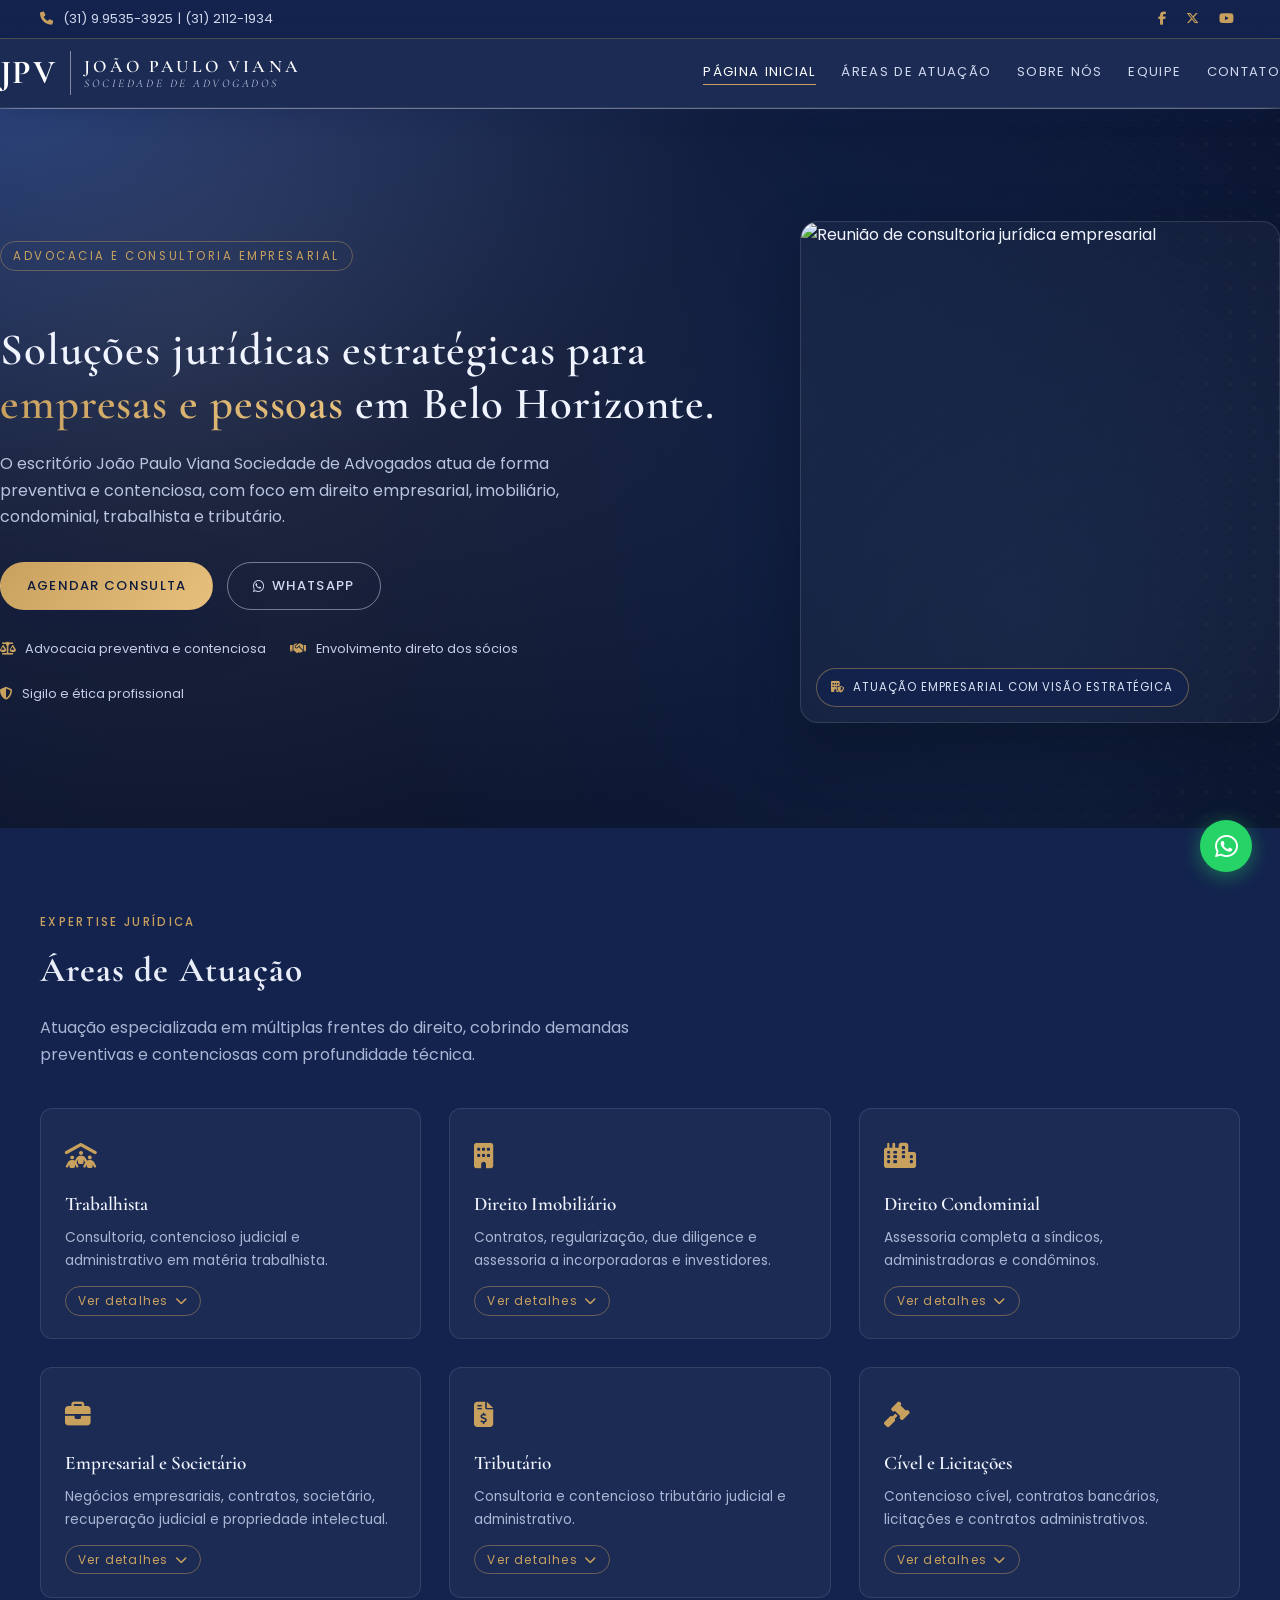
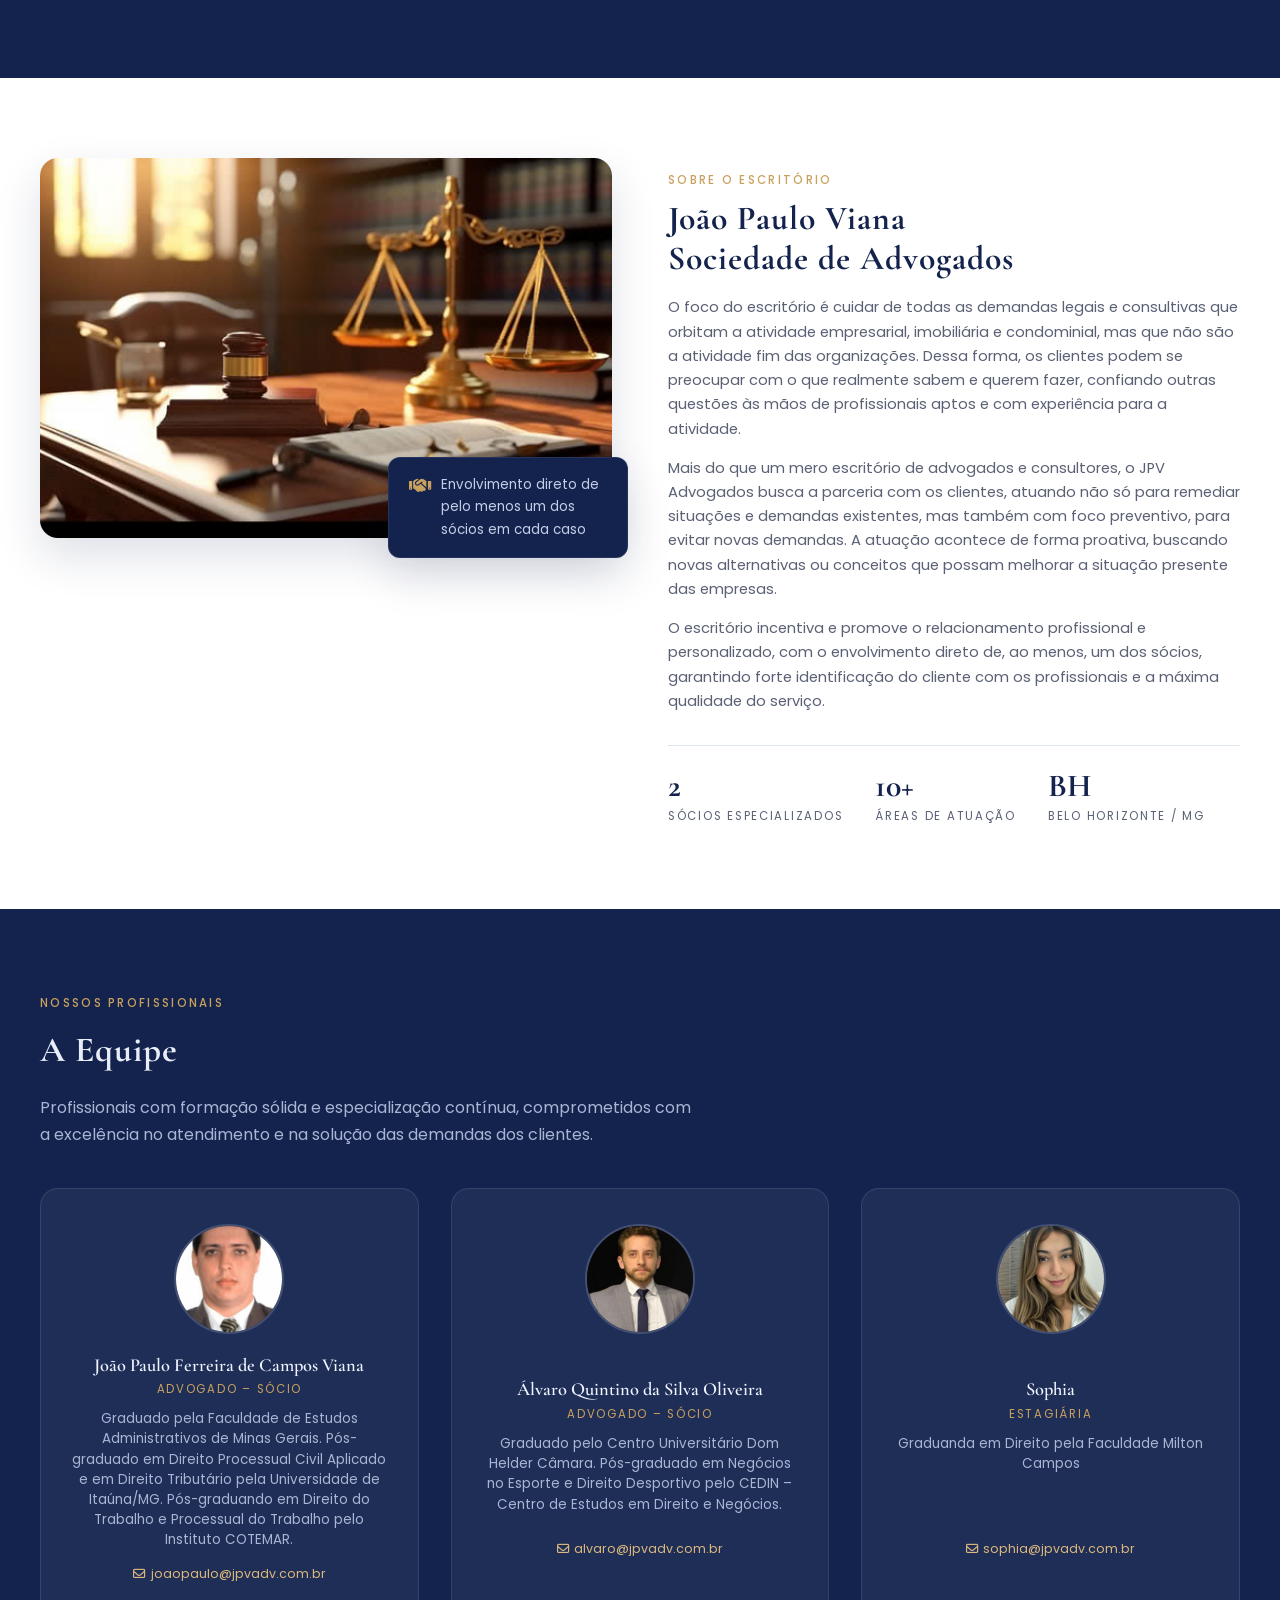
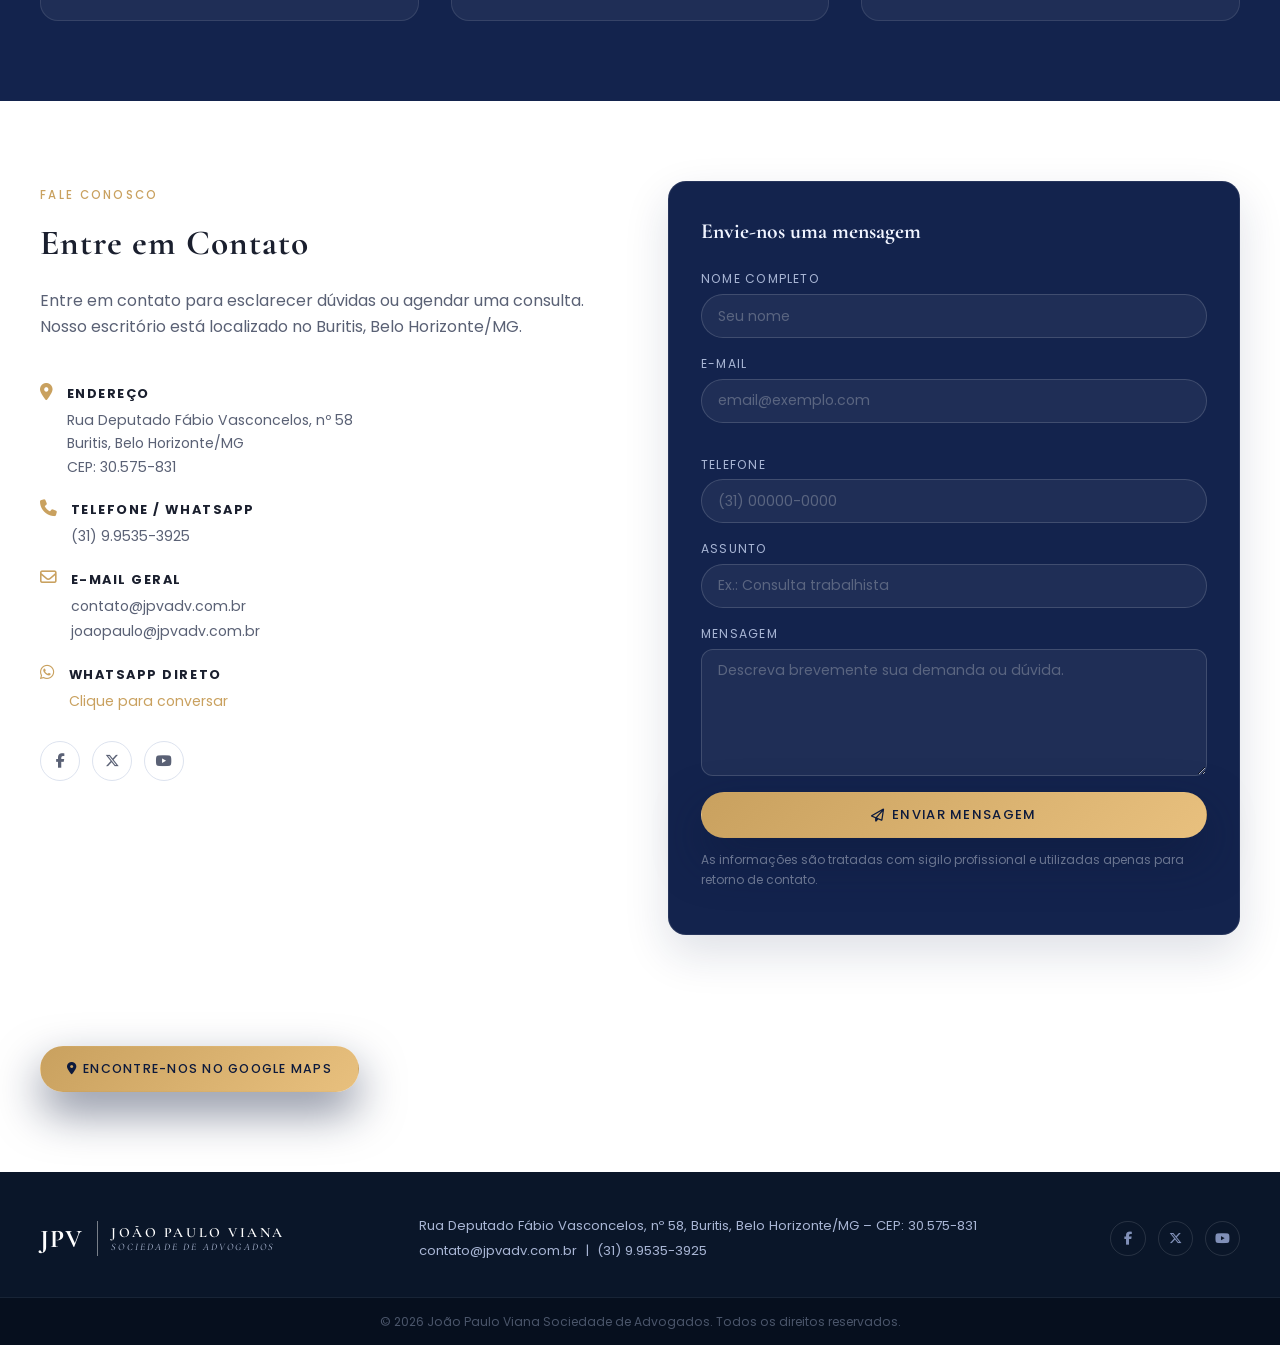
==== commit bb406eaa: "feat: refina hero e alinhamento da equipe com novos assets" ====
--- a/index.html
+++ b/index.html
@@ -41,10 +41,6 @@
             <span class="logo-sub">Sociedade de Advogados</span>
           </div>
         </div>
-        <!-- Alternativa com imagem real:
-        <img src="logo.png" alt="JPV João Paulo Viana Sociedade de Advogados" class="logo-img" />
-        -->
-      </a>
 
       <nav class="nav" id="nav">
         <a href="#topo">Página Inicial</a>
@@ -88,6 +84,16 @@
           <span><i class="fa-solid fa-shield-halved"></i> Sigilo e ética profissional</span>
         </div>
       </div>
+
+      <div class="hero-visual" aria-label="Imagem institucional do escritório">
+        <div class="hero-visual-frame">
+          <img src="img2.jpg" alt="Reunião de consultoria jurídica empresarial" class="hero-visual-img" />
+        </div>
+        <div class="hero-visual-badge">
+          <i class="fa-solid fa-building-shield"></i>
+          <span>Atuação empresarial com visão estratégica</span>
+        </div>
+      </div>
     </div>
   </section>
 
@@ -339,7 +345,7 @@
 
         <article class="equipe-card">
           <div class="equipe-foto">
-            <img src="FotoJoao.jpg" alt="João Paulo Ferreira de Campos Viana" />
+            <img src="FotoJoao.jpg" alt="João Paulo Ferreira de Campos Viana" class="foto-joao" />
             <div class="equipe-foto-placeholder"><i class="fa-solid fa-user-tie"></i></div>
           </div>
           <div class="equipe-info">
@@ -359,7 +365,7 @@
 
         <article class="equipe-card">
           <div class="equipe-foto">
-            <img src="FotoAlvaro.jpg" alt="Álvaro Quintino da Silva Oliveira" />
+            <img src="FotoAlvaro.jpg" alt="Álvaro Quintino da Silva Oliveira" class="foto-alvaro" />
             <div class="equipe-foto-placeholder"><i class="fa-solid fa-user-tie"></i></div>
           </div>
           <div class="equipe-info">
@@ -378,16 +384,14 @@
 
         <article class="equipe-card">
           <div class="equipe-foto">
-            <!--
-              Substitua por: <img src="sophia.jpg" alt="Sophia – Estagiária" />
-            -->
+            <img src="FotoSophia.jpg" alt="Sophia – Estagiária" class="foto-sophia" />
             <div class="equipe-foto-placeholder"><i class="fa-solid fa-user"></i></div>
           </div>
           <div class="equipe-info">
             <h3>Sophia</h3>
             <span class="equipe-oab">Estagiária</span>
             <p>
-              <!-- Informações serão adicionadas em breve. -->
+              Graduanda em Direito pela Faculdade Milton Campos
             </p>
             <a href="mailto:sophia@jpvadv.com.br" class="equipe-email">
               <i class="fa-regular fa-envelope"></i> sophia@jpvadv.com.br
--- a/styles.css
+++ b/styles.css
@@ -39,9 +39,9 @@
 /* LAYOUT */
 .container {
   width: 100%;
-  max-width: 1140px;
+  max-width: 1500px;
   margin: 0 auto;
-  padding: 0 1.5rem;
+  padding: 0 40px;
 }
 .section      { padding: 5rem 0; background: var(--color-bg-alt); }
 .section-dark { padding: 5rem 0; background: var(--color-navy); color: #f0f4ff; }
@@ -218,9 +218,16 @@
 }
 .hero-content {
   position: relative;
-  padding: 5rem 1.5rem 4.5rem;
-}
-.hero-text { max-width: 700px; }
+  padding: 5rem 0 4.5rem;
+  display: grid;
+  grid-template-columns: 1.2fr 0.8fr;
+  align-items: center;
+  gap: 80px;
+}
+.hero-text {
+  max-width: 720px;
+  width: 100%;
+}
 .hero-tag {
   display: inline-block;
   font-size: 0.72rem;
@@ -253,10 +260,53 @@
   from { background-position: 0% center; }
   to   { background-position: 220% center; }
 }
-.hero p { color: #b8c4df; margin-bottom: 2rem; max-width: 540px; }
+.hero p { color: #b8c4df; margin-bottom: 2rem; max-width: 620px; }
 .hero-cta { display: flex; flex-wrap: wrap; gap: 0.85rem; margin-bottom: 1.75rem; }
 .hero-meta { display: flex; flex-wrap: wrap; gap: 1.5rem; font-size: 0.8rem; color: #c5cee8; }
 .hero-meta i { margin-right: 0.4rem; color: var(--color-accent); }
+
+.hero-visual {
+  position: relative;
+  width: 100%;
+  max-width: 500px;
+  justify-self: end;
+}
+
+.hero-visual-frame {
+  border-radius: var(--radius-lg);
+  overflow: hidden;
+  border: 1px solid rgba(255,255,255,0.12);
+  box-shadow: 0 26px 58px rgba(6, 15, 30, 0.45);
+  background: rgba(255,255,255,0.03);
+}
+
+.hero-visual-img {
+  width: 100%;
+  height: 500px;
+  object-fit: cover;
+  object-position: center;
+}
+
+.hero-visual-badge {
+  position: absolute;
+  left: 1rem;
+  bottom: 1rem;
+  display: inline-flex;
+  align-items: center;
+  gap: 0.5rem;
+  padding: 0.58rem 0.9rem;
+  border-radius: 999px;
+  background: rgba(19,35,77,0.9);
+  border: 1px solid rgba(201,161,95,0.45);
+  color: #d8e1f5;
+  font-size: 0.72rem;
+  letter-spacing: 0.08em;
+  text-transform: uppercase;
+}
+
+.hero-visual-badge i {
+  color: var(--color-accent);
+}
 
 /* BOTÕES */
 .btn {
@@ -440,8 +490,43 @@
   transform: translateY(-4px);
   box-shadow: 0 16px 48px rgba(13,26,60,0.35);
 }
-.equipe-foto { width: 110px; height: 110px; border-radius: 999px; overflow: hidden; flex-shrink: 0; }
-.equipe-foto img { width: 100%; height: 100%; object-fit: cover; }
+.equipe-foto {
+  width: 110px;
+  height: 110px;
+  border-radius: 999px;
+  overflow: hidden;
+  flex-shrink: 0;
+  position: relative;
+  display: grid;
+  place-items: center;
+  border: 2px solid rgba(255,255,255,0.16);
+}
+
+.equipe-foto img {
+  position: absolute;
+  inset: 0;
+  width: 100%;
+  height: 100%;
+  object-fit: cover;
+  object-position: center;
+  z-index: 2;
+}
+
+.equipe-foto .equipe-foto-placeholder {
+  display: none;
+}
+
+.foto-joao {
+  object-position: center 22%;
+}
+
+.foto-alvaro {
+  object-position: center 18%;
+}
+
+.foto-sophia {
+  object-position: 50% 30%;
+}
 .equipe-foto-placeholder {
   width: 110px; height: 110px;
   border-radius: 999px;
@@ -461,13 +546,26 @@
   letter-spacing: 0.15em; color: var(--color-accent);
   display: block; margin-bottom: 0.65rem;
 }
-.equipe-info p { font-size: 0.84rem; color: #a8b5d4; margin: 0 0 0.85rem; line-height: 1.5; }
-.equipe-info { width: 100%; }
+.equipe-info p {
+  font-size: 0.84rem;
+  color: #a8b5d4;
+  margin: 0 0 0.85rem;
+  line-height: 1.5;
+  min-height: 6.8em;
+}
+
+.equipe-info {
+  width: 100%;
+  display: flex;
+  flex-direction: column;
+  align-items: center;
+}
 .equipe-email {
   display: inline-flex; align-items: center; gap: 0.35rem;
   font-size: 0.78rem; color: var(--color-accent-lt);
   transition: color var(--transition);
   justify-content: center;
+  margin-top: auto;
 }
 .equipe-email:hover { color: #fff; }
 
@@ -619,6 +717,21 @@
 /* =================== RESPONSIVO =================== */
 @media (max-width: 1024px) {
   .cards-grid { grid-template-columns: repeat(2, minmax(0,1fr)); }
+
+  .hero-content {
+    grid-template-columns: 1fr;
+    gap: 2rem;
+    padding-top: 4rem;
+  }
+
+  .hero-visual {
+    justify-self: start;
+    max-width: 620px;
+  }
+
+  .hero-visual-img {
+    height: 360px;
+  }
 }
 
 @media (max-width: 1200px) {
@@ -633,6 +746,8 @@
 }
 
 @media (max-width: 768px) {
+  .container { padding: 0 24px; }
+
   .nav {
     position: absolute; inset-inline: 0; top: 100%;
     background: rgba(10,22,41,0.98);
@@ -650,9 +765,12 @@
   }
   .nav-toggle { display: inline-flex; }
   .hero h1 { font-size: 2.1rem; }
+  .hero-visual-badge {
+    position: static;
+    margin-top: 0.9rem;
+  }
   .cards-grid { grid-template-columns: 1fr; }
   .section, .section-dark { padding: 3.5rem 0; }
-  .equipe-card { grid-template-columns: 1fr; justify-items: center; text-align: center; }
   .equipe-email { justify-content: center; }
 }
 
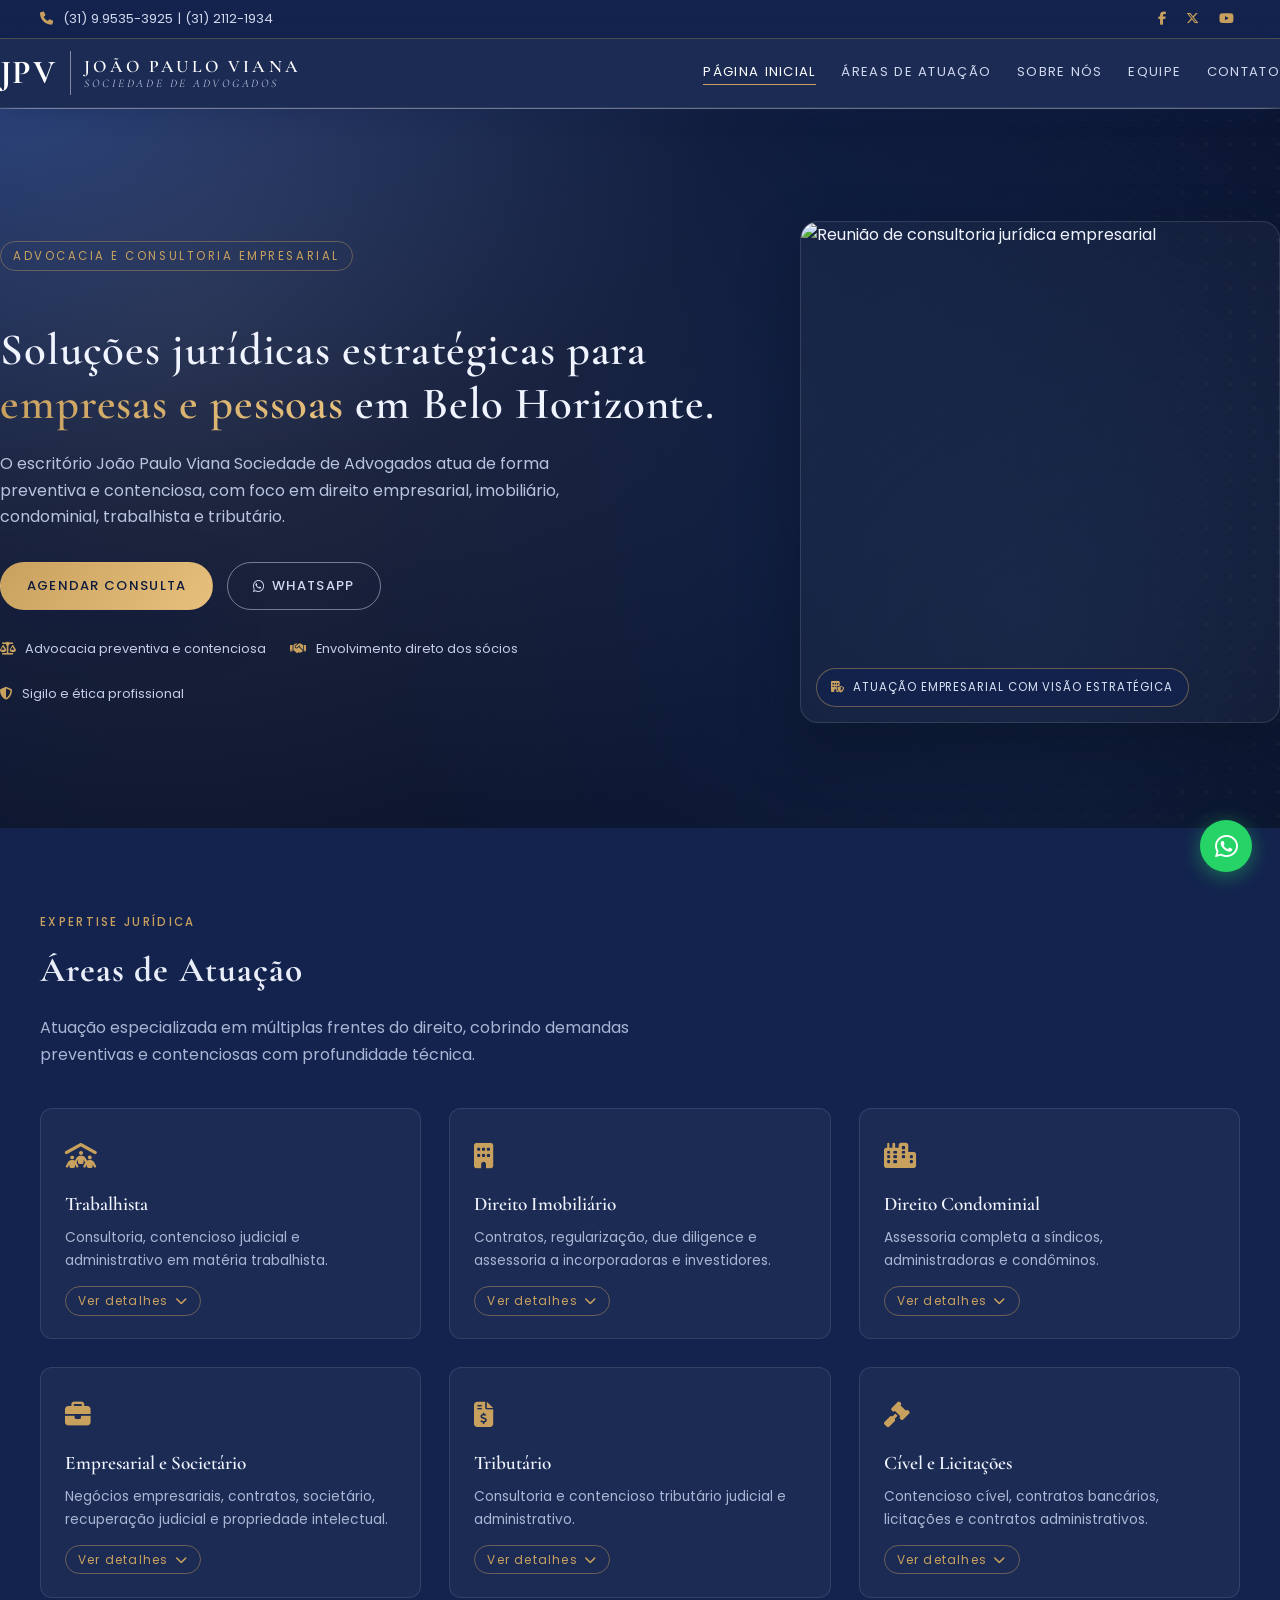
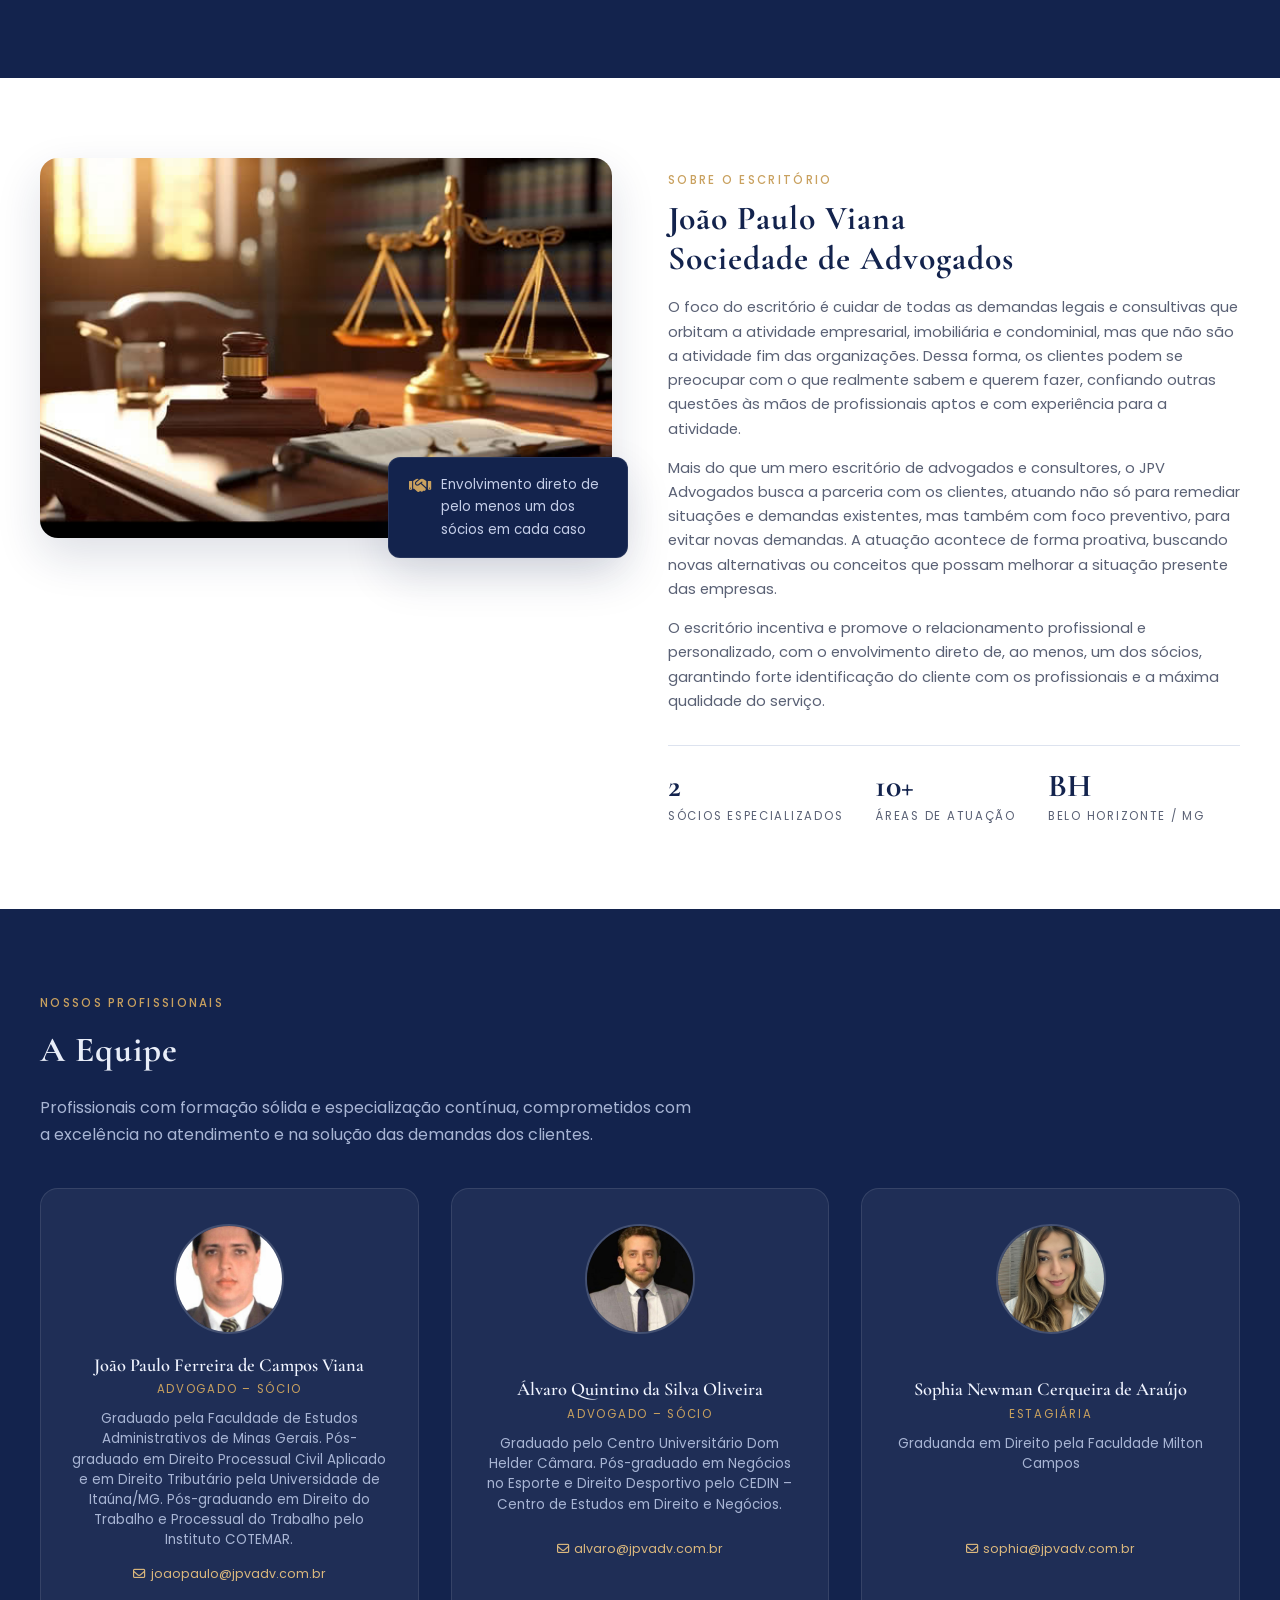
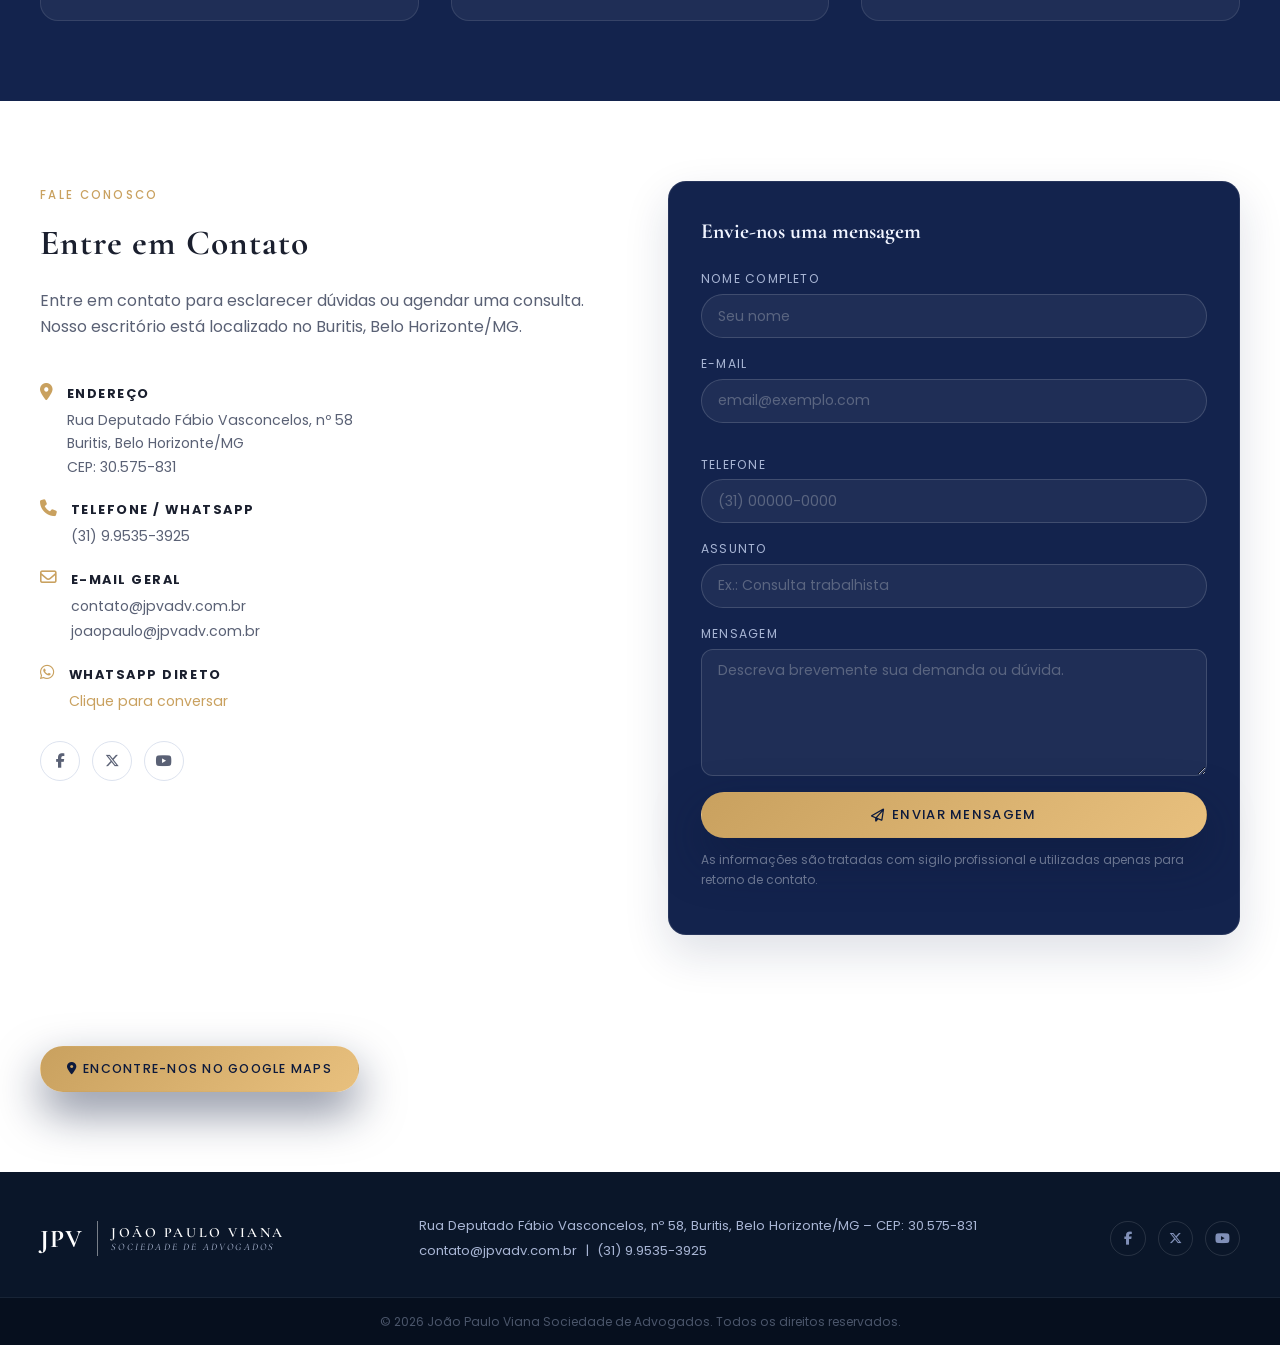
==== commit 8695c164: "atualizando informaçoes da equipe." ====
--- a/index.html
+++ b/index.html
@@ -388,7 +388,7 @@
             <div class="equipe-foto-placeholder"><i class="fa-solid fa-user"></i></div>
           </div>
           <div class="equipe-info">
-            <h3>Sophia</h3>
+            <h3>Sophia Newman Cerqueira de Araújo</h3>
             <span class="equipe-oab">Estagiária</span>
             <p>
               Graduanda em Direito pela Faculdade Milton Campos
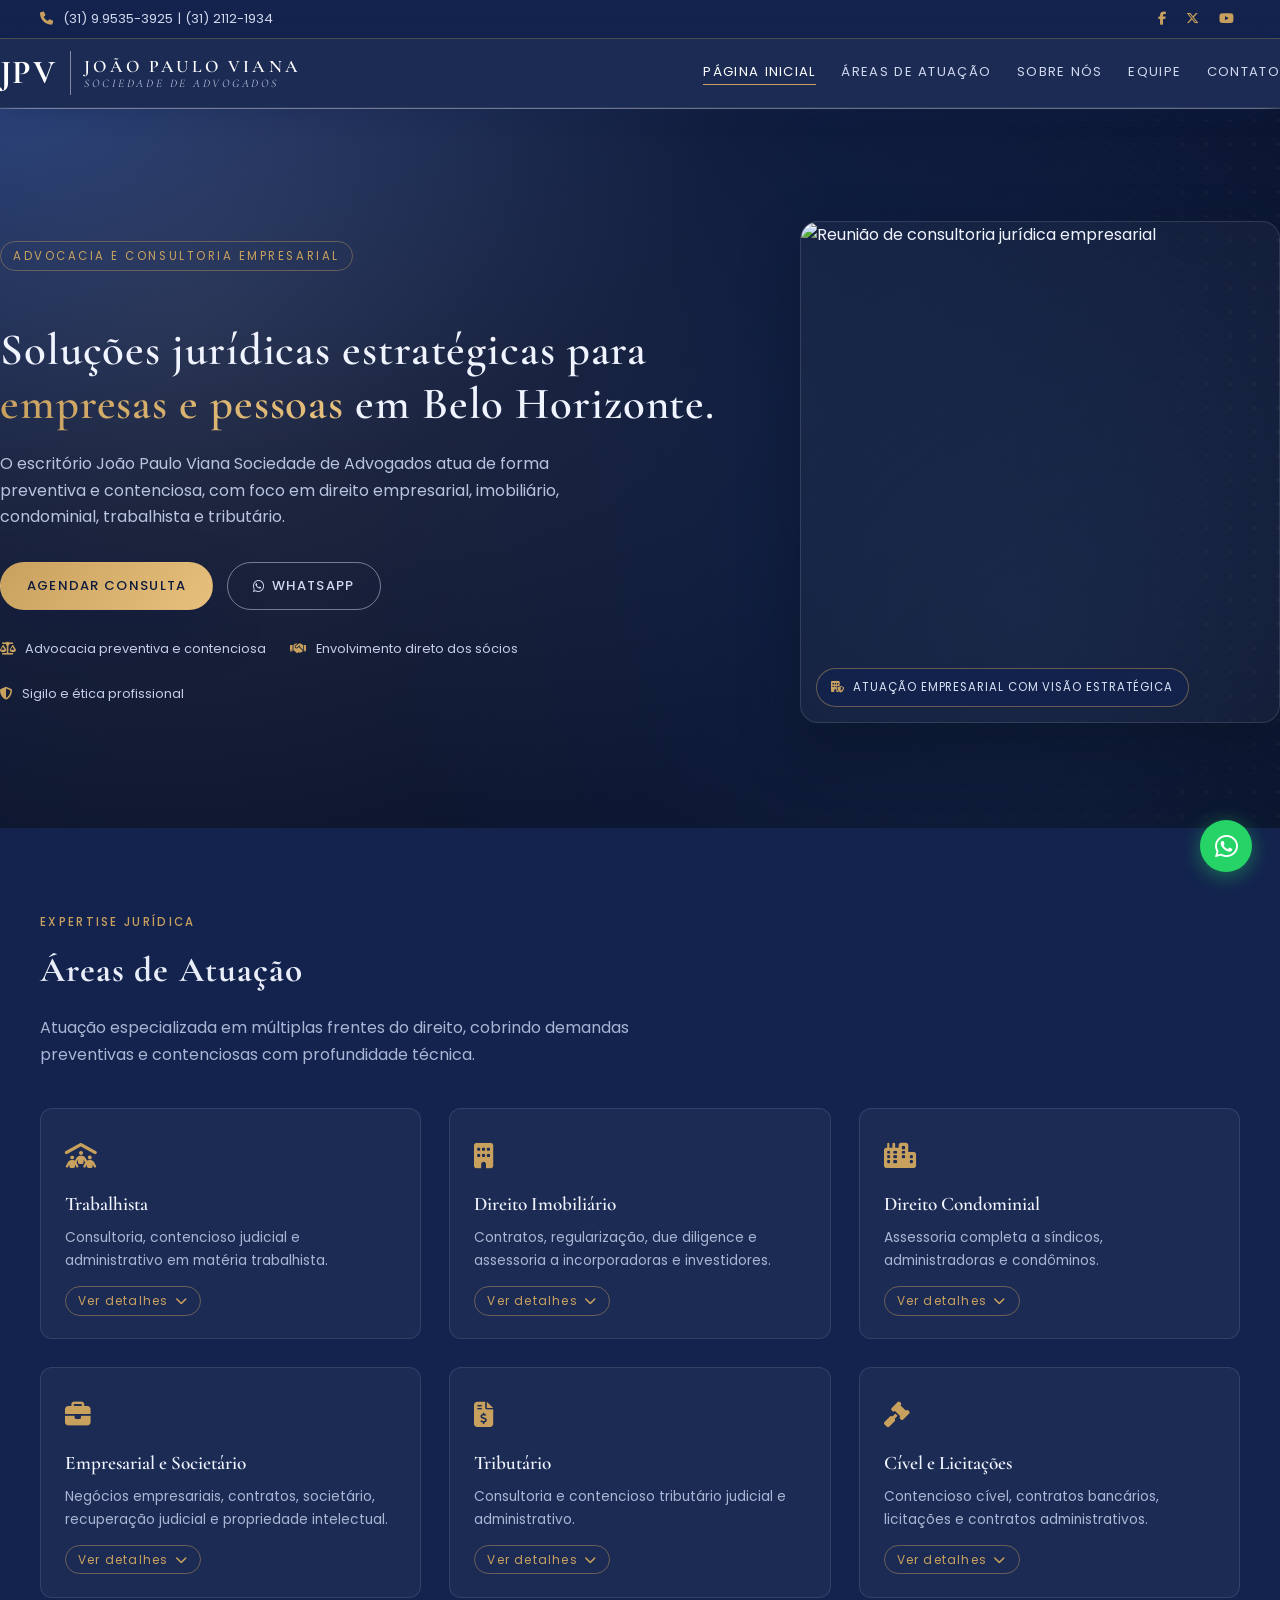
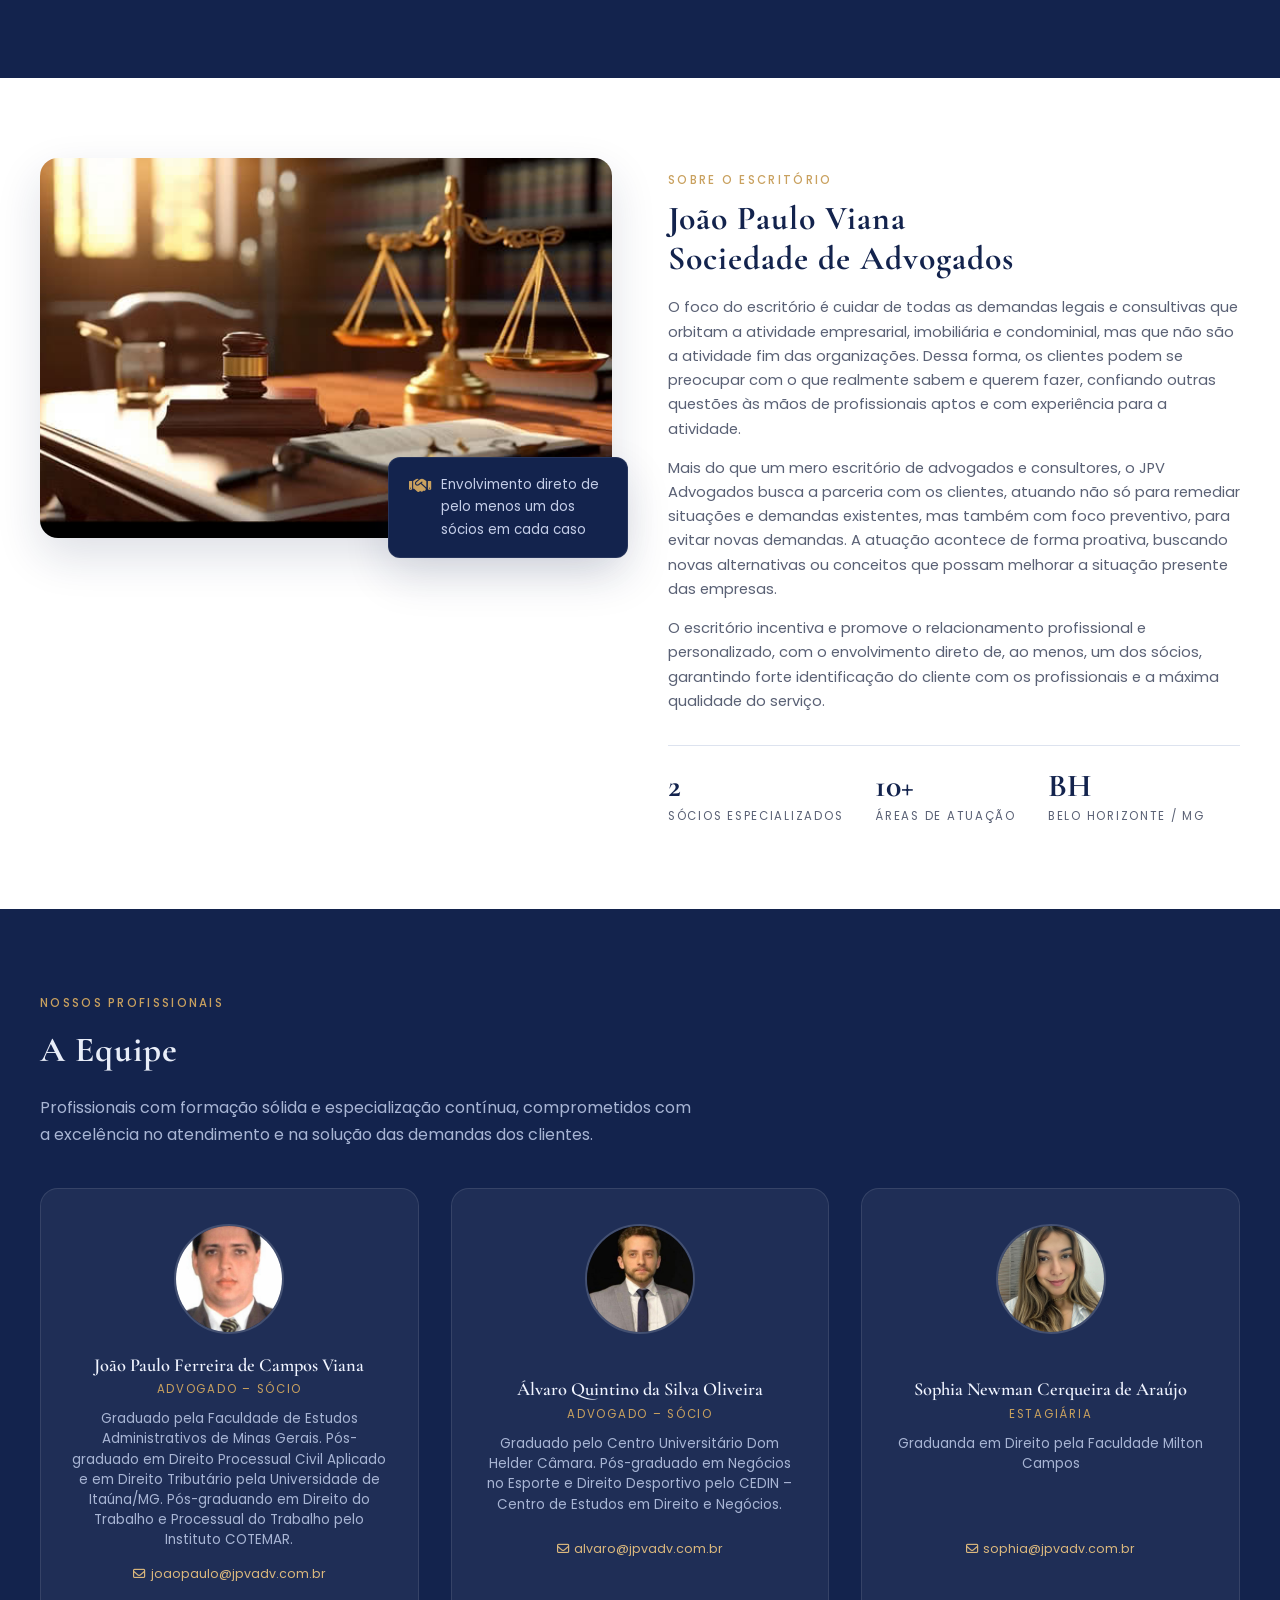
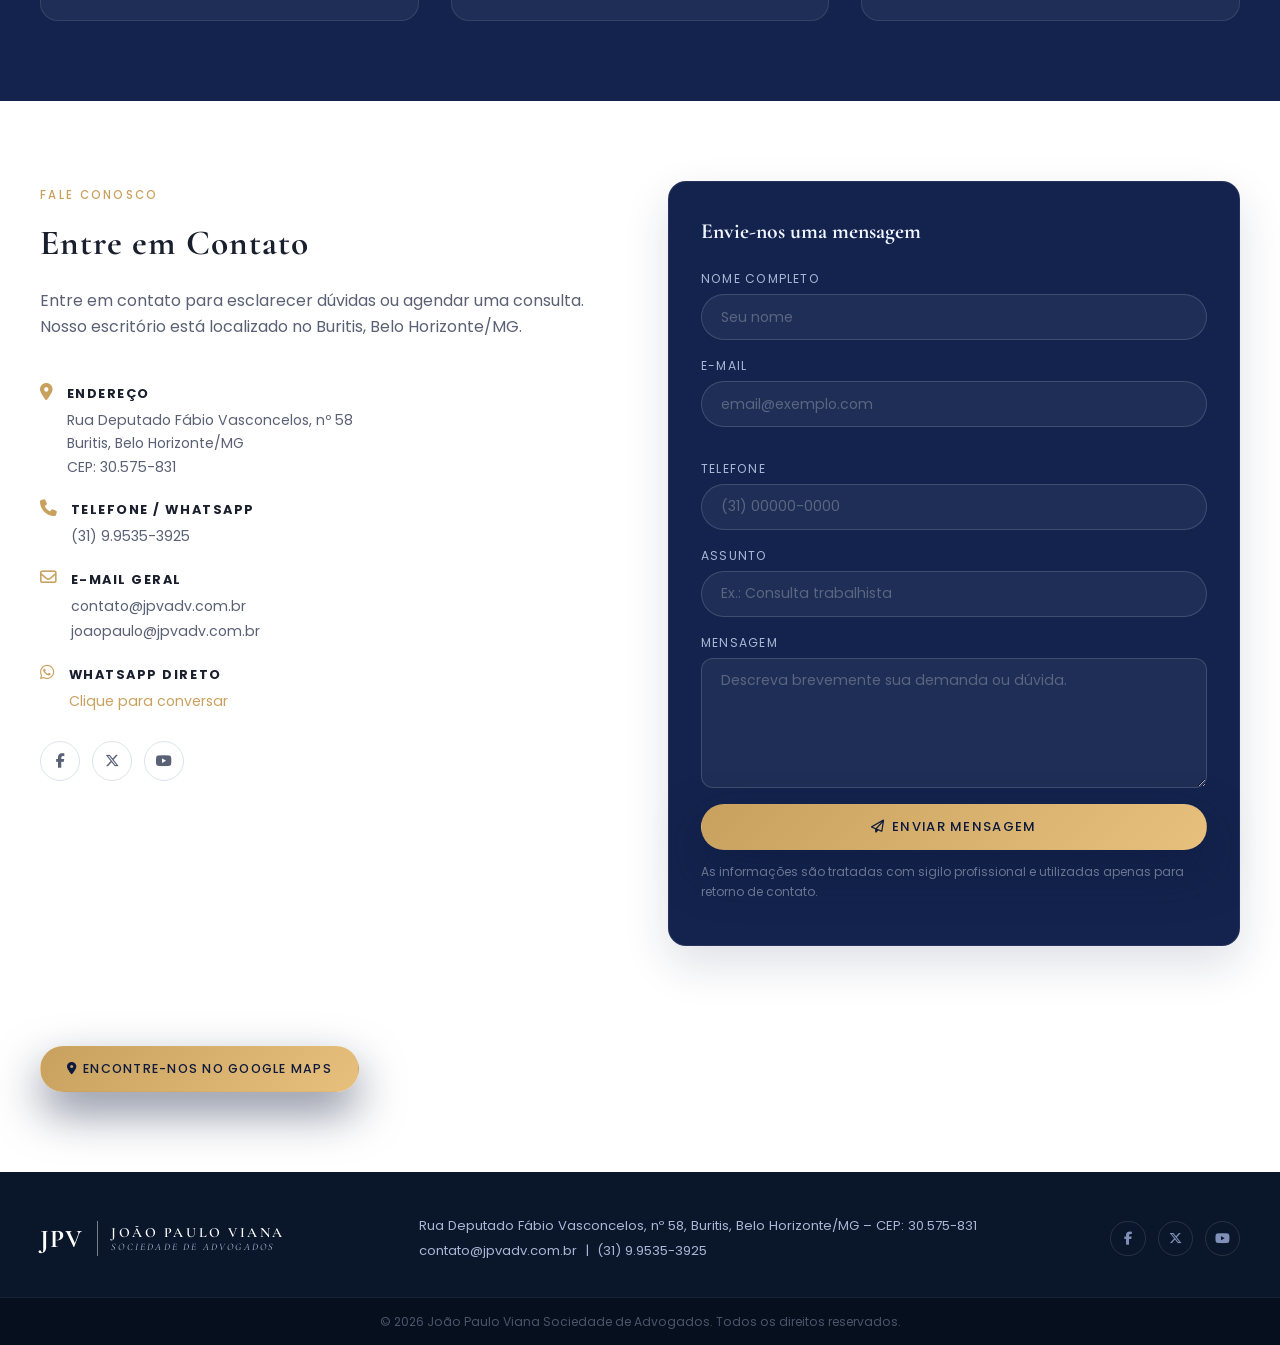
==== commit 22ecdfb8: "style: melhora campos do formulário e desativa sugestões" ====
--- a/index.html
+++ b/index.html
@@ -477,31 +477,34 @@
       </div>
 
       <div>
-        <form class="form-contato" id="formContato">
+        <form class="form-contato" id="formContato" autocomplete="off" novalidate>
+          <input type="hidden" name="_subject" value="Novo contato - Site JPV Advogados" />
+          <input type="hidden" name="_captcha" value="false" />
+          <input type="hidden" name="_template" value="table" />
           <h3>Envie-nos uma mensagem</h3>
           <div class="form-row">
             <div class="form-group">
               <label for="nome">Nome completo</label>
-              <input type="text" id="nome" name="nome" placeholder="Seu nome" required />
+              <input type="text" id="nome" name="nome" placeholder="Seu nome" autocomplete="off" autocapitalize="words" spellcheck="false" required />
             </div>
           </div>
           <div class="form-row">
             <div class="form-group">
               <label for="email">E-mail</label>
-              <input type="email" id="email" name="email" placeholder="email@exemplo.com" required />
+              <input type="email" id="email" name="email" placeholder="email@exemplo.com" autocomplete="off" autocapitalize="none" spellcheck="false" required />
             </div>
             <div class="form-group">
               <label for="telefone">Telefone</label>
-              <input type="tel" id="telefone" name="telefone" placeholder="(31) 00000-0000" />
+              <input type="tel" id="telefone" name="telefone" placeholder="(31) 00000-0000" autocomplete="off" spellcheck="false" />
             </div>
           </div>
           <div class="form-group">
             <label for="assunto">Assunto</label>
-            <input type="text" id="assunto" name="assunto" placeholder="Ex.: Consulta trabalhista" />
+            <input type="text" id="assunto" name="assunto" placeholder="Ex.: Consulta trabalhista" autocomplete="off" spellcheck="false" />
           </div>
           <div class="form-group">
             <label for="mensagem">Mensagem</label>
-            <textarea id="mensagem" name="mensagem" rows="5" placeholder="Descreva brevemente sua demanda ou dúvida." required></textarea>
+            <textarea id="mensagem" name="mensagem" rows="5" placeholder="Descreva brevemente sua demanda ou dúvida." autocomplete="off" spellcheck="false" required></textarea>
           </div>
           <button type="submit" class="btn primary full">
             <i class="fa-regular fa-paper-plane"></i> Enviar mensagem
--- a/styles.css
+++ b/styles.css
@@ -615,12 +615,24 @@
 .form-group textarea {
   border-radius: 999px;
   border: 1px solid rgba(255,255,255,0.15);
-  padding: 0.65rem 1rem;
+  padding: 0.72rem 1.2rem;
   font-size: 0.88rem;
   background: rgba(255,255,255,0.05);
   color: #f0f4ff;
   outline: none;
   transition: border-color var(--transition), background var(--transition);
+}
+
+.form-group input:-webkit-autofill,
+.form-group input:-webkit-autofill:hover,
+.form-group input:-webkit-autofill:focus,
+.form-group textarea:-webkit-autofill,
+.form-group textarea:-webkit-autofill:hover,
+.form-group textarea:-webkit-autofill:focus {
+  -webkit-text-fill-color: #f0f4ff;
+  box-shadow: 0 0 0 1000px rgba(255,255,255,0.05) inset;
+  -webkit-box-shadow: 0 0 0 1000px rgba(255,255,255,0.05) inset;
+  transition: background-color 9999s ease-in-out 0s;
 }
 .form-group textarea { border-radius: var(--radius-md); resize: vertical; min-height: 120px; }
 .form-group input::placeholder,
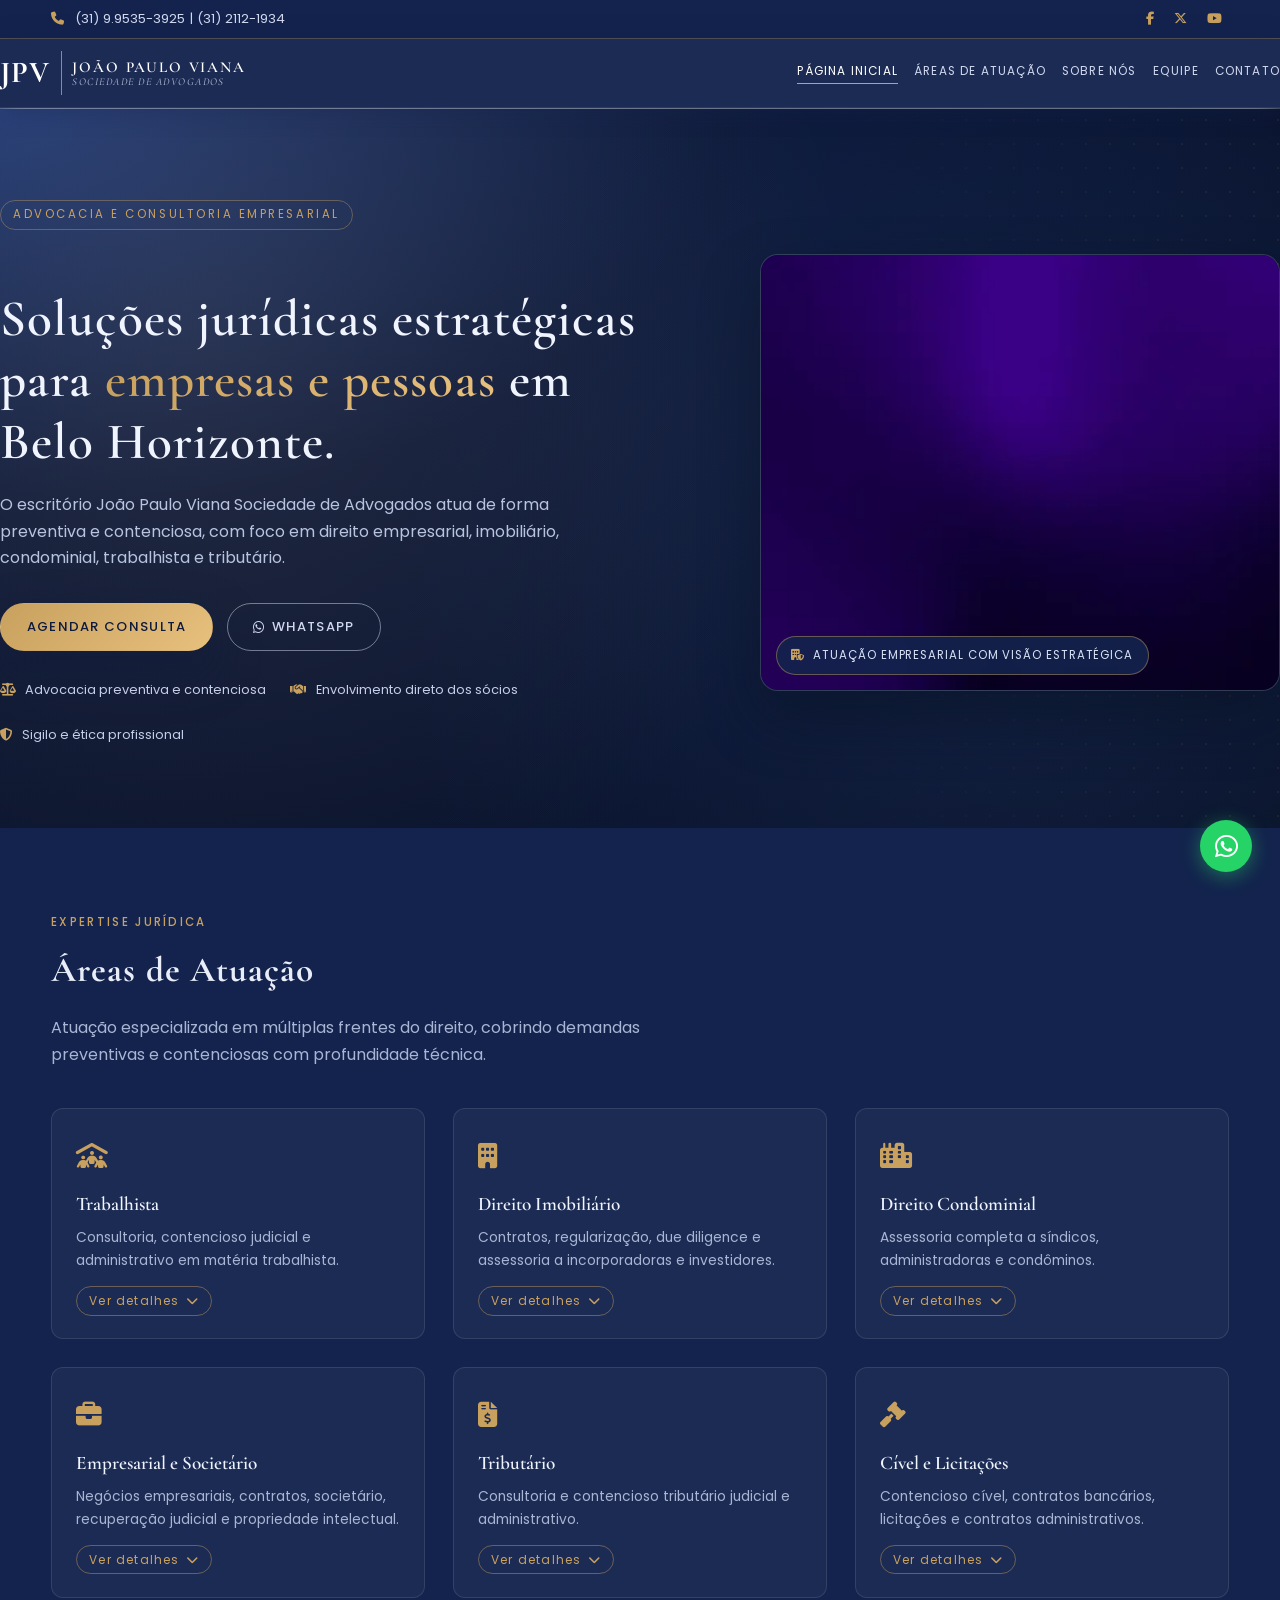
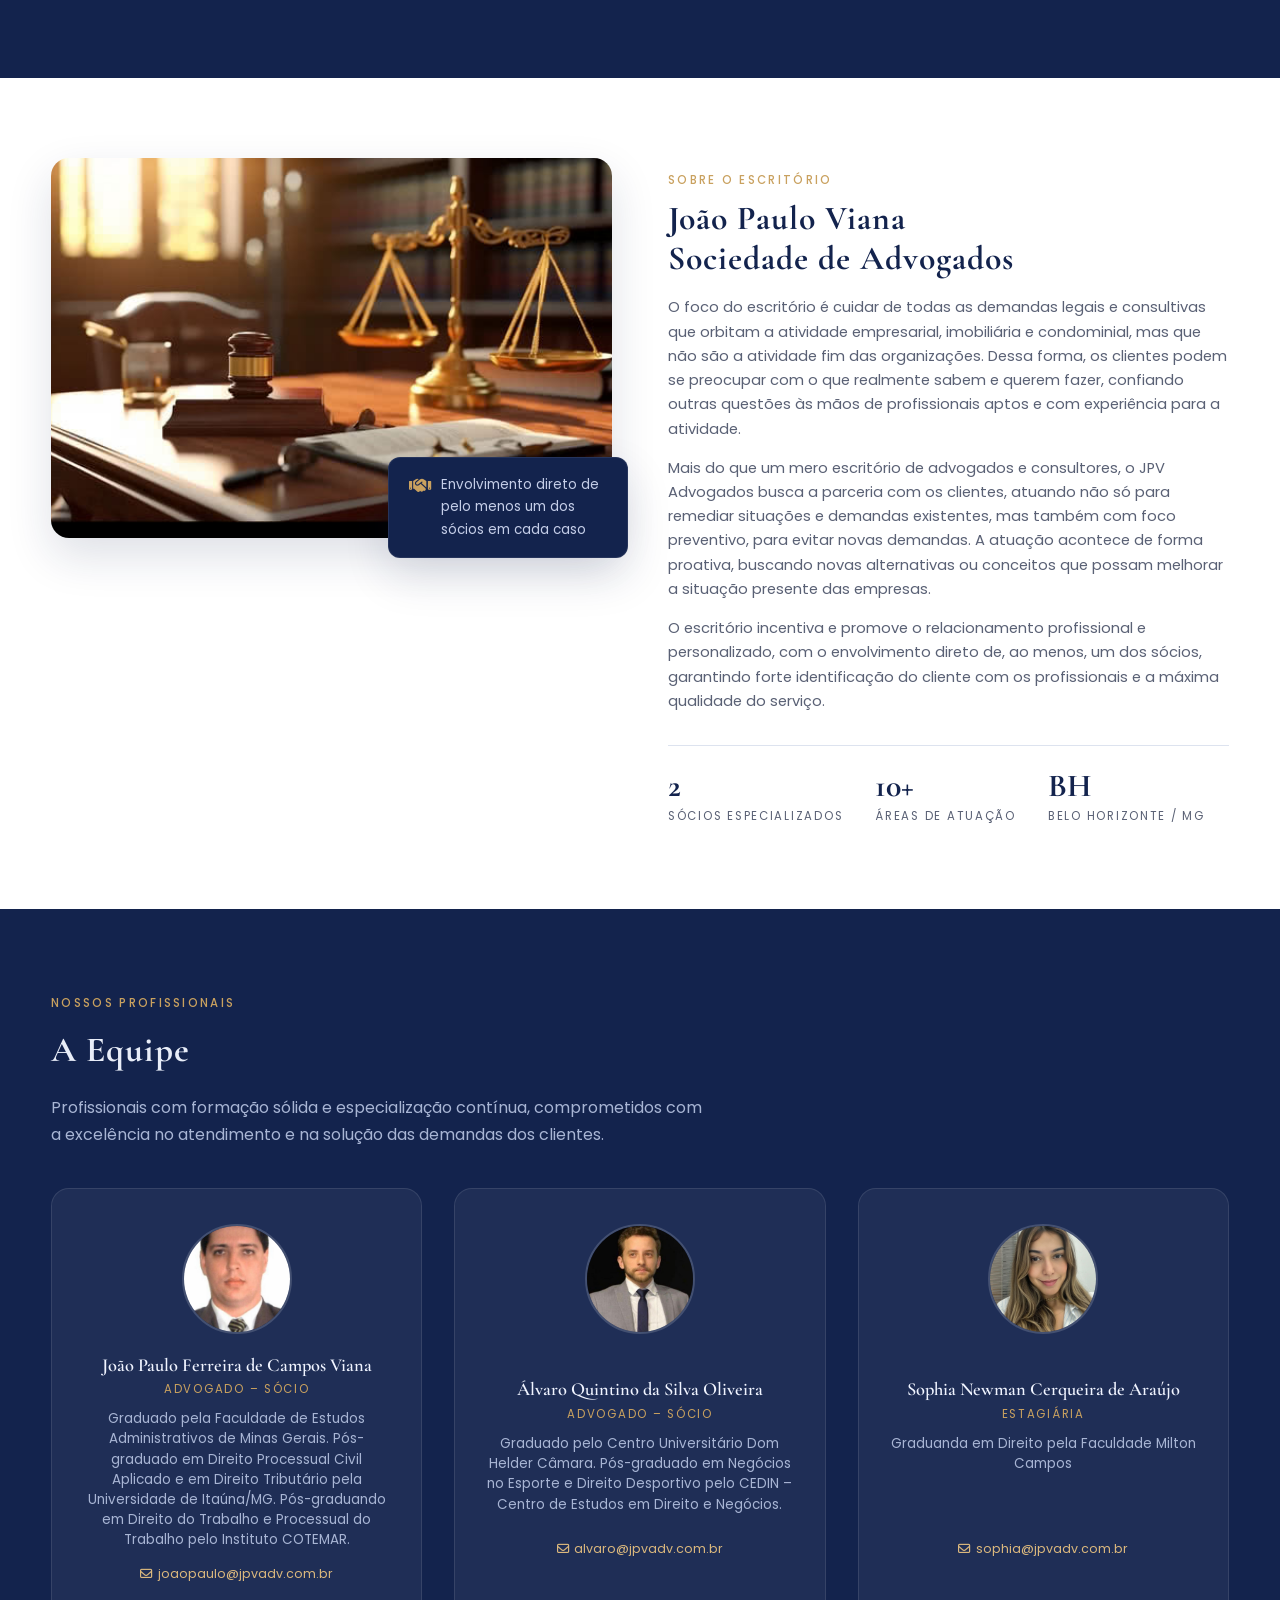
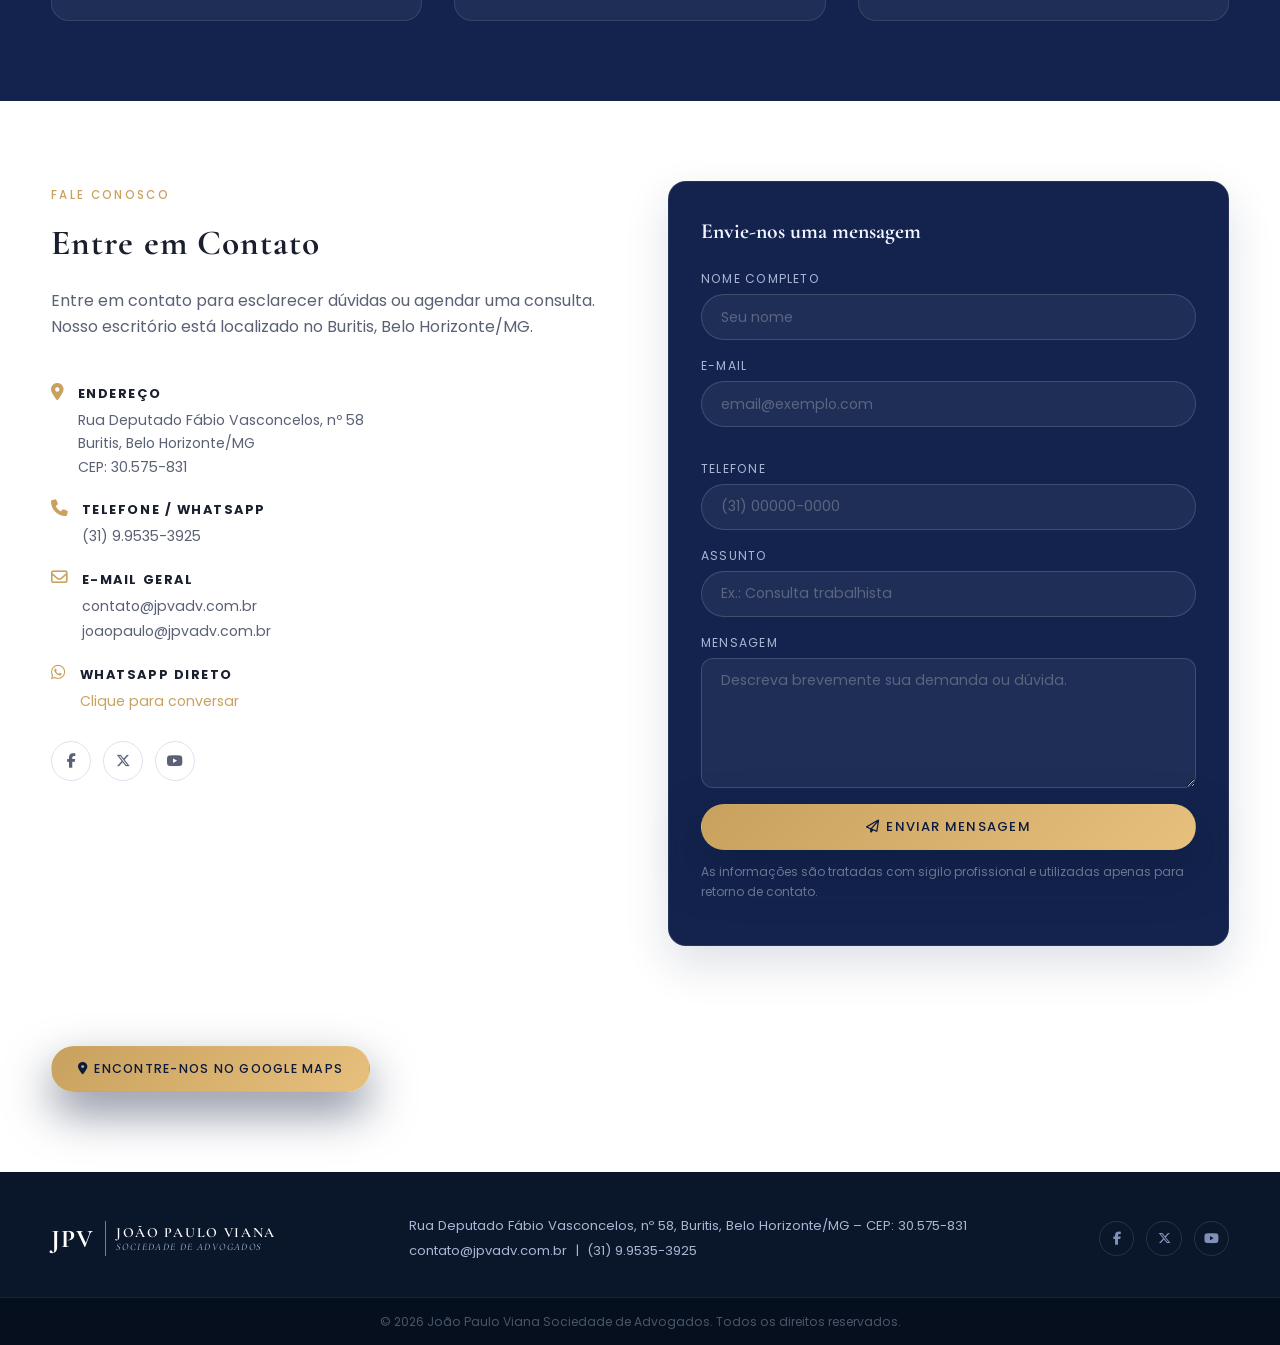
==== commit da5b83c2: "fix: corrige header/hero responsivo e overflow de layout" ====
--- a/index.html
+++ b/index.html
@@ -41,6 +41,7 @@
             <span class="logo-sub">Sociedade de Advogados</span>
           </div>
         </div>
+      </a>
 
       <nav class="nav" id="nav">
         <a href="#topo">Página Inicial</a>
--- a/styles.css
+++ b/styles.css
@@ -20,6 +20,9 @@
   --shadow-card:      0 18px 45px rgba(19, 35, 77, 0.14);
   --shadow-soft:      0 8px 32px rgba(19, 35, 77, 0.1);
   --transition:       0.28s ease;
+  --container-padding-desktop: clamp(34px, 4vw, 64px);
+  --container-padding-tablet: 30px;
+  --container-padding-mobile: 22px;
 }
 
 /* RESET */
@@ -32,6 +35,19 @@
   line-height: 1.65;
   -webkit-font-smoothing: antialiased;
 }
+
+html, body {
+  max-width: 100%;
+  overflow-x: hidden;
+}
+
+.header-inner > *,
+.hero-content > *,
+.grid-2 > *,
+.cards-grid > *,
+.equipe-grid > * {
+  min-width: 0;
+}
 a { color: inherit; text-decoration: none; }
 img { max-width: 100%; display: block; }
 button, input, textarea, select { font-family: inherit; }
@@ -41,7 +57,7 @@
   width: 100%;
   max-width: 1500px;
   margin: 0 auto;
-  padding: 0 40px;
+  padding-inline: var(--container-padding-desktop);
 }
 .section      { padding: 5rem 0; background: var(--color-bg-alt); }
 .section-dark { padding: 5rem 0; background: var(--color-navy); color: #f0f4ff; }
@@ -80,6 +96,8 @@
   display: flex;
   align-items: center;
   justify-content: space-between;
+  flex-wrap: wrap;
+  gap: 0.5rem 1rem;
 }
 .topbar i { margin-right: 0.4rem; color: var(--color-accent); }
 .topbar-social { display: flex; gap: 0.85rem; }
@@ -100,6 +118,7 @@
   display: flex;
   align-items: center;
   justify-content: space-between;
+  gap: 1.2rem;
   padding: 0.75rem 0;
 }
 
@@ -220,9 +239,9 @@
   position: relative;
   padding: 5rem 0 4.5rem;
   display: grid;
-  grid-template-columns: 1.2fr 0.8fr;
+  grid-template-columns: minmax(0, 1.08fr) minmax(320px, 0.92fr);
   align-items: center;
-  gap: 80px;
+  gap: clamp(32px, 4vw, 80px);
 }
 .hero-text {
   max-width: 720px;
@@ -241,7 +260,7 @@
 }
 .hero h1 {
   font-family: "Cormorant Garamond", Georgia, serif;
-  font-size: 2.8rem;
+  font-size: clamp(2.2rem, 4vw, 4rem);
   line-height: 1.2;
   letter-spacing: 0.02em;
   margin-bottom: 1.2rem;
@@ -268,7 +287,7 @@
 .hero-visual {
   position: relative;
   width: 100%;
-  max-width: 500px;
+  max-width: 520px;
   justify-self: end;
 }
 
@@ -282,7 +301,7 @@
 
 .hero-visual-img {
   width: 100%;
-  height: 500px;
+  height: clamp(320px, 34vw, 500px);
   object-fit: cover;
   object-position: center;
 }
@@ -727,30 +746,94 @@
 }
 
 /* =================== RESPONSIVO =================== */
-@media (max-width: 1024px) {
-  .cards-grid { grid-template-columns: repeat(2, minmax(0,1fr)); }
-
+@media (max-width: 1200px) {
   .hero-content {
     grid-template-columns: 1fr;
     gap: 2rem;
     padding-top: 4rem;
   }
 
+  .hero-text,
+  .hero p {
+    max-width: 100%;
+  }
+
   .hero-visual {
-    justify-self: start;
+    justify-self: center;
     max-width: 620px;
   }
 
   .hero-visual-img {
     height: 360px;
   }
-}
-
-@media (max-width: 1200px) {
+
+  .cards-grid { grid-template-columns: repeat(2, minmax(0,1fr)); }
   .equipe-grid { grid-template-columns: repeat(2, minmax(0,1fr)); }
 }
 
+@media (max-width: 1280px) {
+  .header-inner {
+    gap: 1rem;
+  }
+
+  .nav {
+    gap: 1rem;
+    font-size: 0.74rem;
+  }
+
+  .logo-jpv {
+    font-size: 1.9rem;
+  }
+
+  .logo-name {
+    font-size: 0.95rem;
+    letter-spacing: 0.12em;
+  }
+
+  .logo-sub {
+    font-size: 0.66rem;
+    letter-spacing: 0.14em;
+  }
+
+  .logo-divider {
+    margin: 0 0.65rem;
+  }
+}
+
+@media (max-width: 1050px) {
+  .nav {
+    position: absolute;
+    inset-inline: 0;
+    top: 100%;
+    background: rgba(10,22,41,0.98);
+    padding: 0.85rem 1.5rem 1.25rem;
+    display: flex;
+    flex-direction: column;
+    gap: 0.95rem;
+    border-top: 1px solid rgba(255,255,255,0.07);
+    opacity: 0;
+    visibility: hidden;
+    pointer-events: none;
+    transform: translateY(-8px);
+    transition: opacity 0.28s ease, transform 0.28s ease, visibility 0s linear 0.28s;
+  }
+
+  .nav.nav-open {
+    opacity: 1;
+    visibility: visible;
+    pointer-events: auto;
+    transform: translateY(0);
+    transition: opacity 0.28s ease, transform 0.28s ease, visibility 0s linear 0s;
+  }
+
+  .nav-toggle {
+    display: inline-flex;
+  }
+}
+
 @media (max-width: 900px) {
+  .container { padding-inline: var(--container-padding-tablet); }
+
   .grid-2 { grid-template-columns: 1fr; }
   .equipe-grid { grid-template-columns: 1fr; }
   .sobre-destaque { position: relative; right: auto; bottom: auto; margin-top: 1rem; max-width: 100%; }
@@ -758,24 +841,7 @@
 }
 
 @media (max-width: 768px) {
-  .container { padding: 0 24px; }
-
-  .nav {
-    position: absolute; inset-inline: 0; top: 100%;
-    background: rgba(10,22,41,0.98);
-    padding: 0.85rem 1.5rem 1.25rem;
-    display: flex; flex-direction: column; gap: 0.95rem;
-    border-top: 1px solid rgba(255,255,255,0.07);
-    opacity: 0; visibility: hidden; pointer-events: none;
-    transform: translateY(-8px);
-    transition: opacity 0.28s ease, transform 0.28s ease, visibility 0s linear 0.28s;
-  }
-  .nav.nav-open {
-    opacity: 1; visibility: visible; pointer-events: auto;
-    transform: translateY(0);
-    transition: opacity 0.28s ease, transform 0.28s ease, visibility 0s linear 0s;
-  }
-  .nav-toggle { display: inline-flex; }
+  .container { padding-inline: var(--container-padding-mobile); }
   .hero h1 { font-size: 2.1rem; }
   .hero-visual-badge {
     position: static;
@@ -784,6 +850,16 @@
   .cards-grid { grid-template-columns: 1fr; }
   .section, .section-dark { padding: 3.5rem 0; }
   .equipe-email { justify-content: center; }
+
+  .topbar-inner {
+    justify-content: center;
+    text-align: center;
+  }
+
+  .topbar-social {
+    width: 100%;
+    justify-content: center;
+  }
 }
 
 @media (max-width: 480px) {
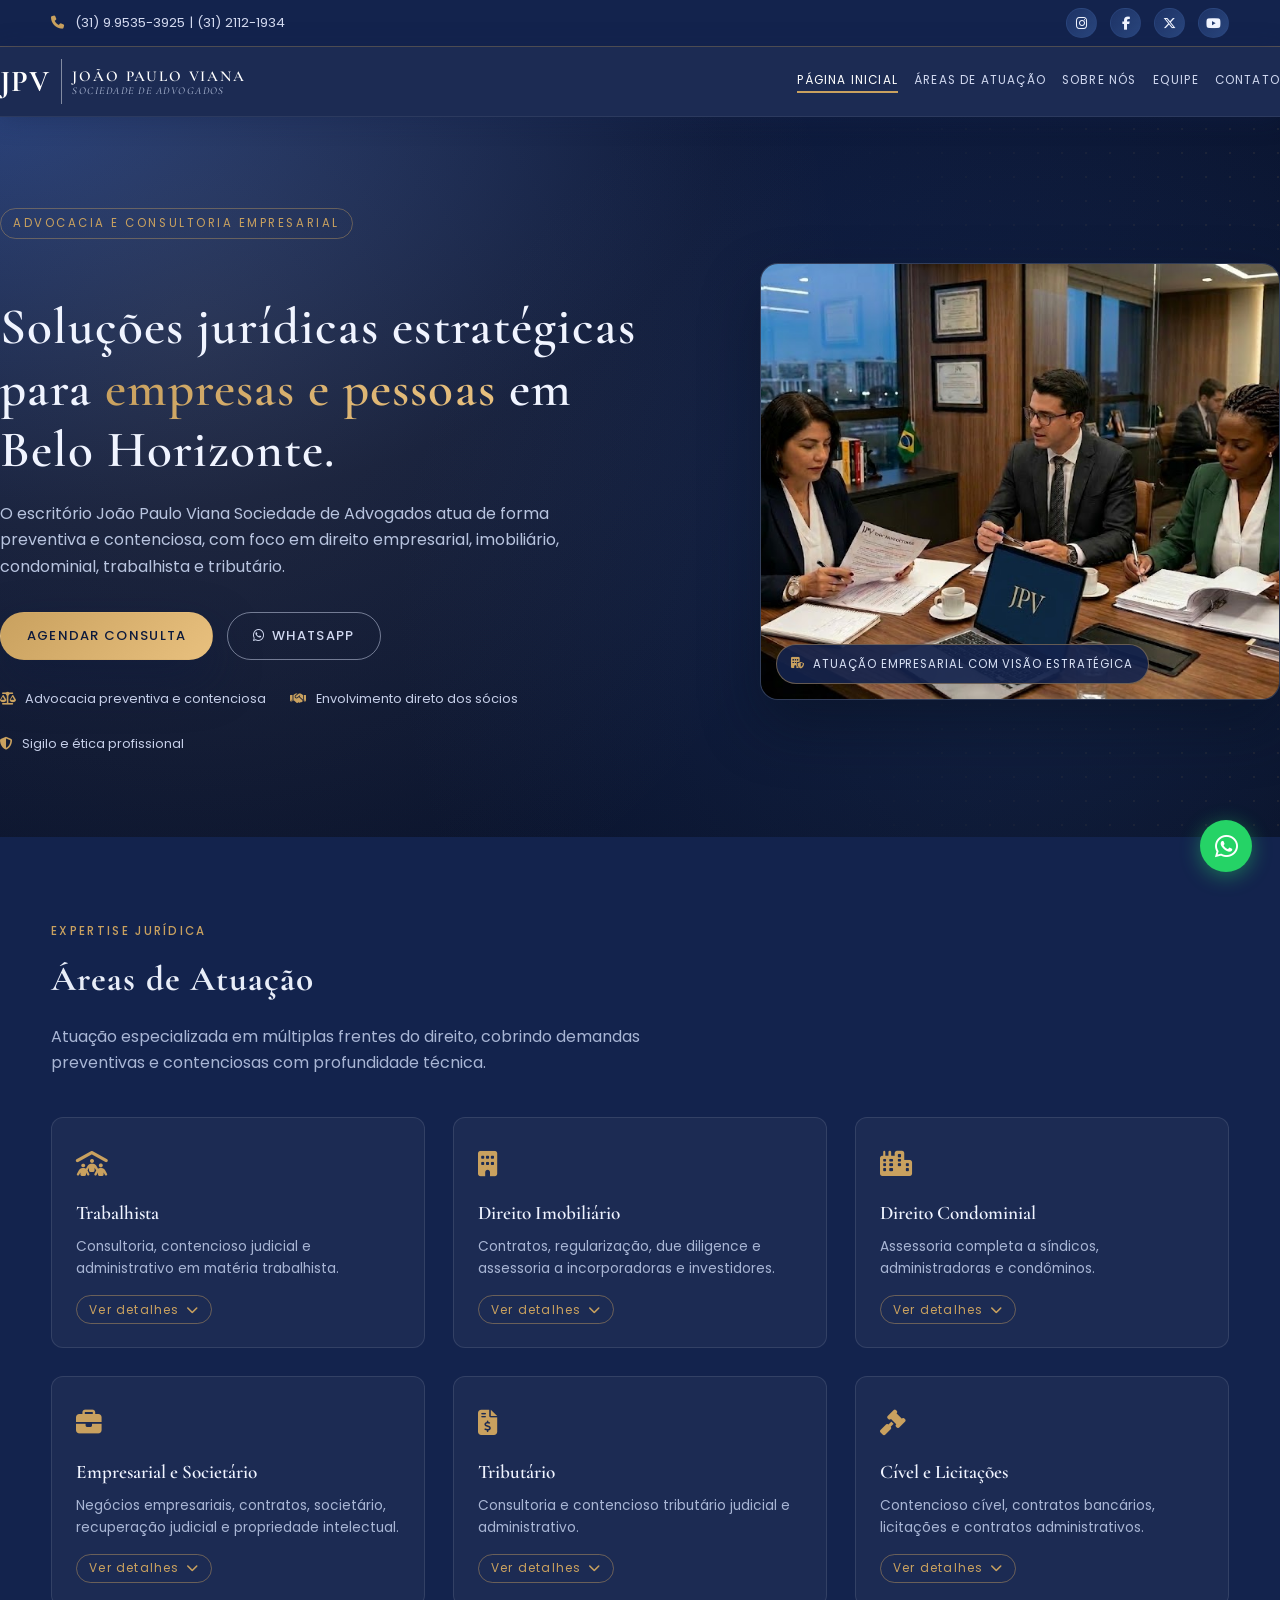
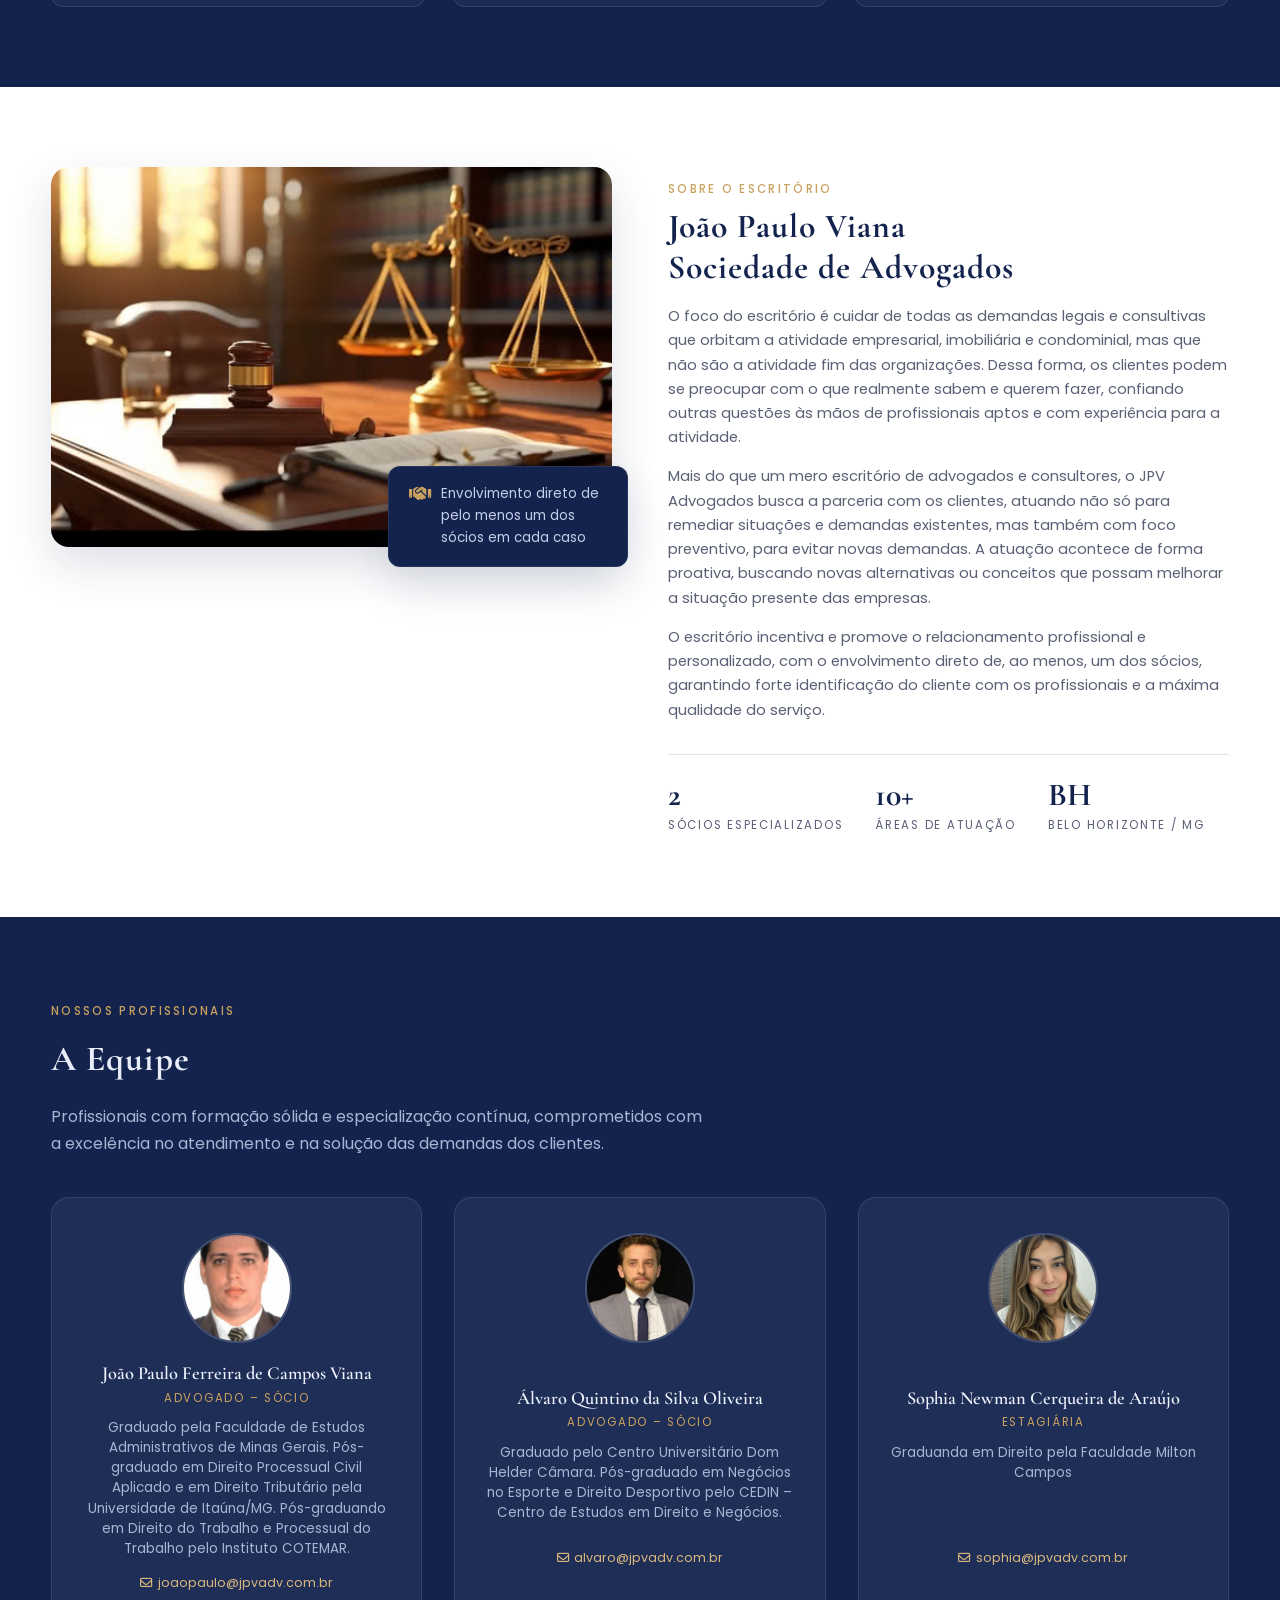
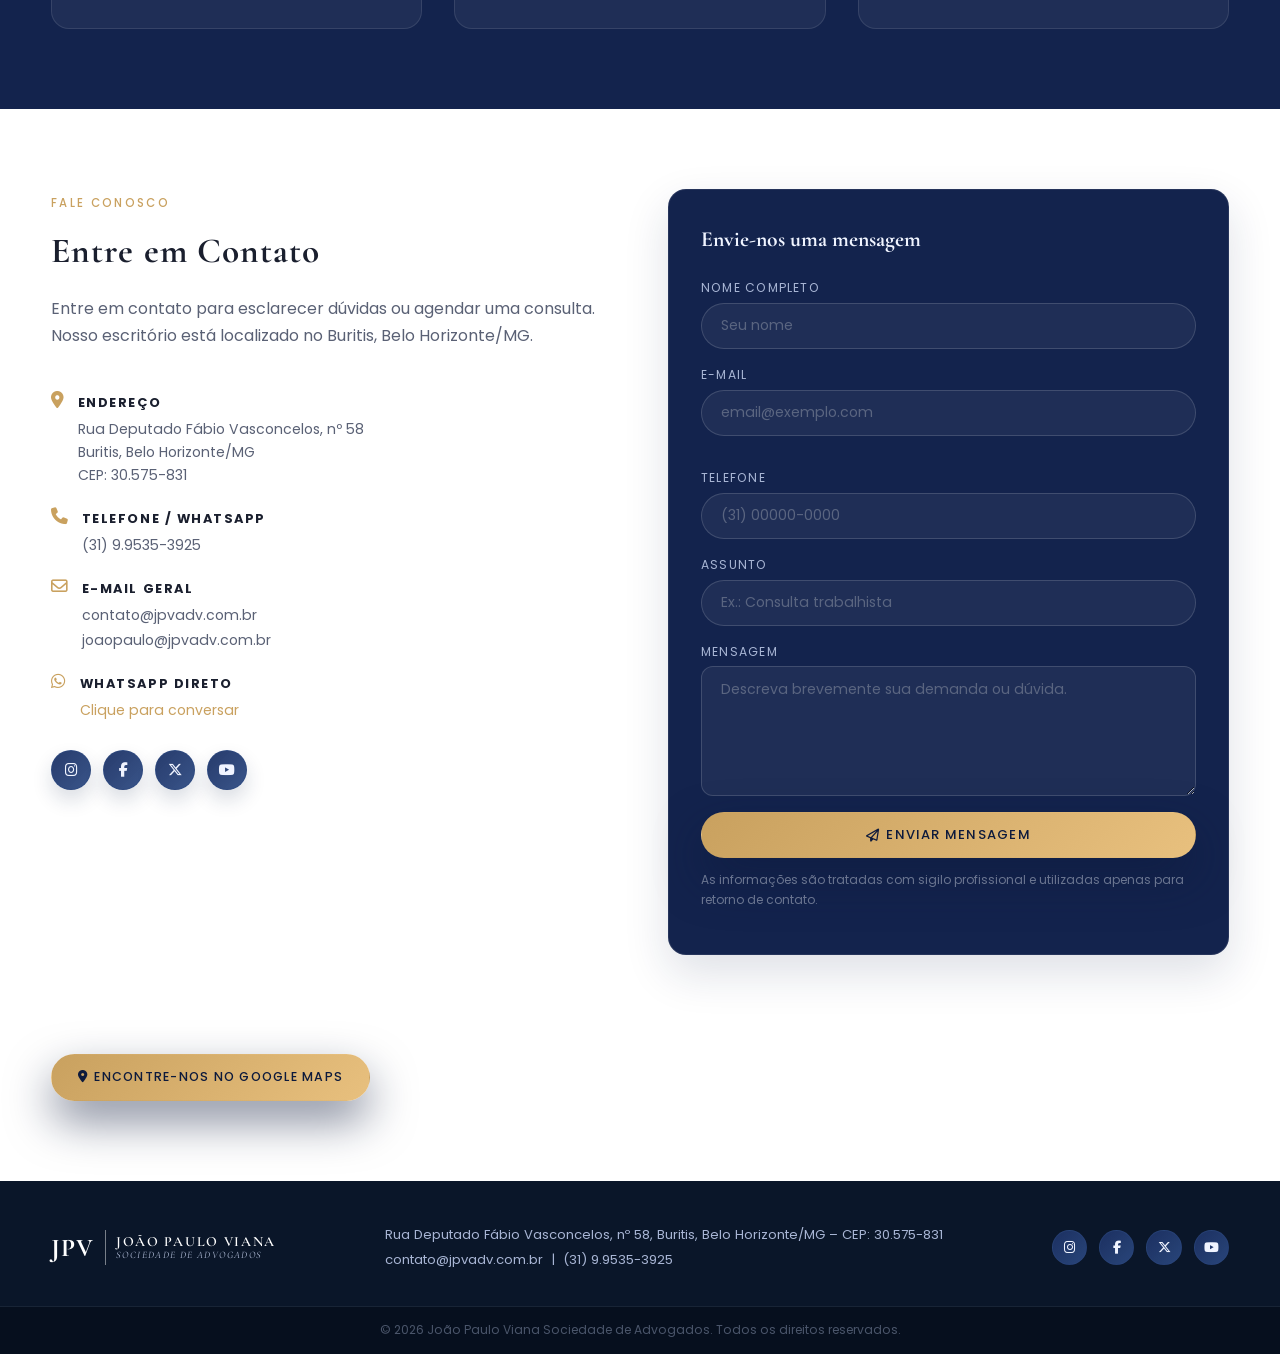
==== commit bc078aca: "feat: adiciona Instagram e padroniza ícones sociais" ====
--- a/index.html
+++ b/index.html
@@ -20,6 +20,7 @@
     <div class="container topbar-inner">
       <span><i class="fa-solid fa-phone"></i> (31) 9.9535-3925 | (31) 2112-1934</span>
       <div class="topbar-social">
+        <a href="https://www.instagram.com/jpv_advogados/" target="_blank" rel="noopener noreferrer" aria-label="Instagram JPV Advogados" class="instagram-link"><i class="fa-brands fa-instagram"></i></a>
         <a href="#!" aria-label="Facebook"><i class="fa-brands fa-facebook-f"></i></a>
         <a href="#!" aria-label="X / Twitter"><i class="fa-brands fa-x-twitter"></i></a>
         <a href="#!" aria-label="YouTube"><i class="fa-brands fa-youtube"></i></a>
@@ -31,7 +32,6 @@
   <header class="header" id="header">
     <div class="container header-inner">
 
-      <!-- LOGO (substitua img src pela logo real quando disponível) -->
       <a href="#topo" class="logo-link">
         <div class="logo-box">
           <div class="logo-jpv">JPV</div>
@@ -449,6 +449,7 @@
         </div>
 
         <div class="contato-social">
+          <a href="https://www.instagram.com/jpv_advogados/" target="_blank" rel="noopener noreferrer" aria-label="Instagram JPV Advogados" class="instagram-link"><i class="fa-brands fa-instagram"></i></a>
           <a href="#!" aria-label="Facebook"><i class="fa-brands fa-facebook-f"></i></a>
           <a href="#!" aria-label="X / Twitter"><i class="fa-brands fa-x-twitter"></i></a>
           <a href="#!" aria-label="YouTube"><i class="fa-brands fa-youtube"></i></a>
@@ -537,6 +538,7 @@
         <p>contato@jpvadv.com.br &nbsp;|&nbsp; (31) 9.9535-3925</p>
       </div>
       <div class="footer-social">
+        <a href="https://www.instagram.com/jpv_advogados/" target="_blank" rel="noopener noreferrer" aria-label="Instagram JPV Advogados" class="instagram-link"><i class="fa-brands fa-instagram"></i></a>
         <a href="#!" aria-label="Facebook"><i class="fa-brands fa-facebook-f"></i></a>
         <a href="#!" aria-label="X / Twitter"><i class="fa-brands fa-x-twitter"></i></a>
         <a href="#!" aria-label="YouTube"><i class="fa-brands fa-youtube"></i></a>
--- a/styles.css
+++ b/styles.css
@@ -99,10 +99,25 @@
   flex-wrap: wrap;
   gap: 0.5rem 1rem;
 }
-.topbar i { margin-right: 0.4rem; color: var(--color-accent); }
+.topbar-inner > span i { margin-right: 0.4rem; color: var(--color-accent); }
 .topbar-social { display: flex; gap: 0.85rem; }
-.topbar-social a { color: #a8b5d4; transition: color var(--transition); }
-.topbar-social a:hover { color: var(--color-accent); }
+.topbar-social a {
+  width: 1.9rem;
+  height: 1.9rem;
+  border-radius: 999px;
+  display: flex;
+  align-items: center;
+  justify-content: center;
+  color: #f0f4ff;
+  border: 1px solid rgba(45, 74, 130, 0.6);
+  background: linear-gradient(135deg, rgba(30, 51, 102, 0.96), rgba(45, 74, 130, 0.95));
+  transition: all var(--transition);
+}
+.topbar-social a:hover {
+  background: linear-gradient(135deg, #f5cf87, #c9a15f);
+  border-color: #c9a15f;
+  color: #13234d;
+}
 
 /* HEADER */
 .header {
@@ -603,14 +618,18 @@
 .contato-social a {
   width: 2.5rem; height: 2.5rem;
   border-radius: 999px;
-  border: 1px solid var(--color-border);
+  border: 1px solid rgba(45, 74, 130, 0.55);
   display: flex; align-items: center; justify-content: center;
-  color: var(--color-text-soft); font-size: 0.9rem;
+  color: #f0f4ff; font-size: 0.9rem;
+  background: linear-gradient(135deg, rgba(30, 51, 102, 0.96), rgba(45, 74, 130, 0.94));
+  box-shadow: 0 10px 20px rgba(19, 35, 77, 0.16);
   transition: all var(--transition);
 }
 .contato-social a:hover {
-  background: var(--color-navy); color: #fff;
-  border-color: var(--color-navy);
+  background: linear-gradient(135deg, #f5cf87, #c9a15f);
+  border-color: #c9a15f;
+  color: #13234d;
+  transform: translateY(-1px);
 }
 
 /* FORMULÁRIO */
@@ -682,12 +701,22 @@
 .footer-social a {
   width: 2.2rem; height: 2.2rem;
   border-radius: 999px;
-  border: 1px solid rgba(255,255,255,0.12);
+  border: 1px solid rgba(45, 74, 130, 0.45);
   display: flex; align-items: center; justify-content: center;
-  font-size: 0.82rem; color: #8090b8;
+  font-size: 0.82rem; color: #f0f4ff;
+  background: linear-gradient(135deg, rgba(30, 51, 102, 0.92), rgba(45, 74, 130, 0.9));
   transition: all var(--transition);
 }
-.footer-social a:hover { background: var(--color-steel); color: #fff; border-color: var(--color-steel); }
+.footer-social a:hover {
+  background: linear-gradient(135deg, #f5cf87, #c9a15f);
+  color: #13234d;
+  border-color: #c9a15f;
+}
+.footer-social a.instagram-link:hover {
+  background: linear-gradient(135deg, #f5cf87, #c9a15f);
+  border-color: #c9a15f;
+  color: #13234d;
+}
 .footer-bottom {
   padding: 0.85rem 0;
   background: #060f1e;
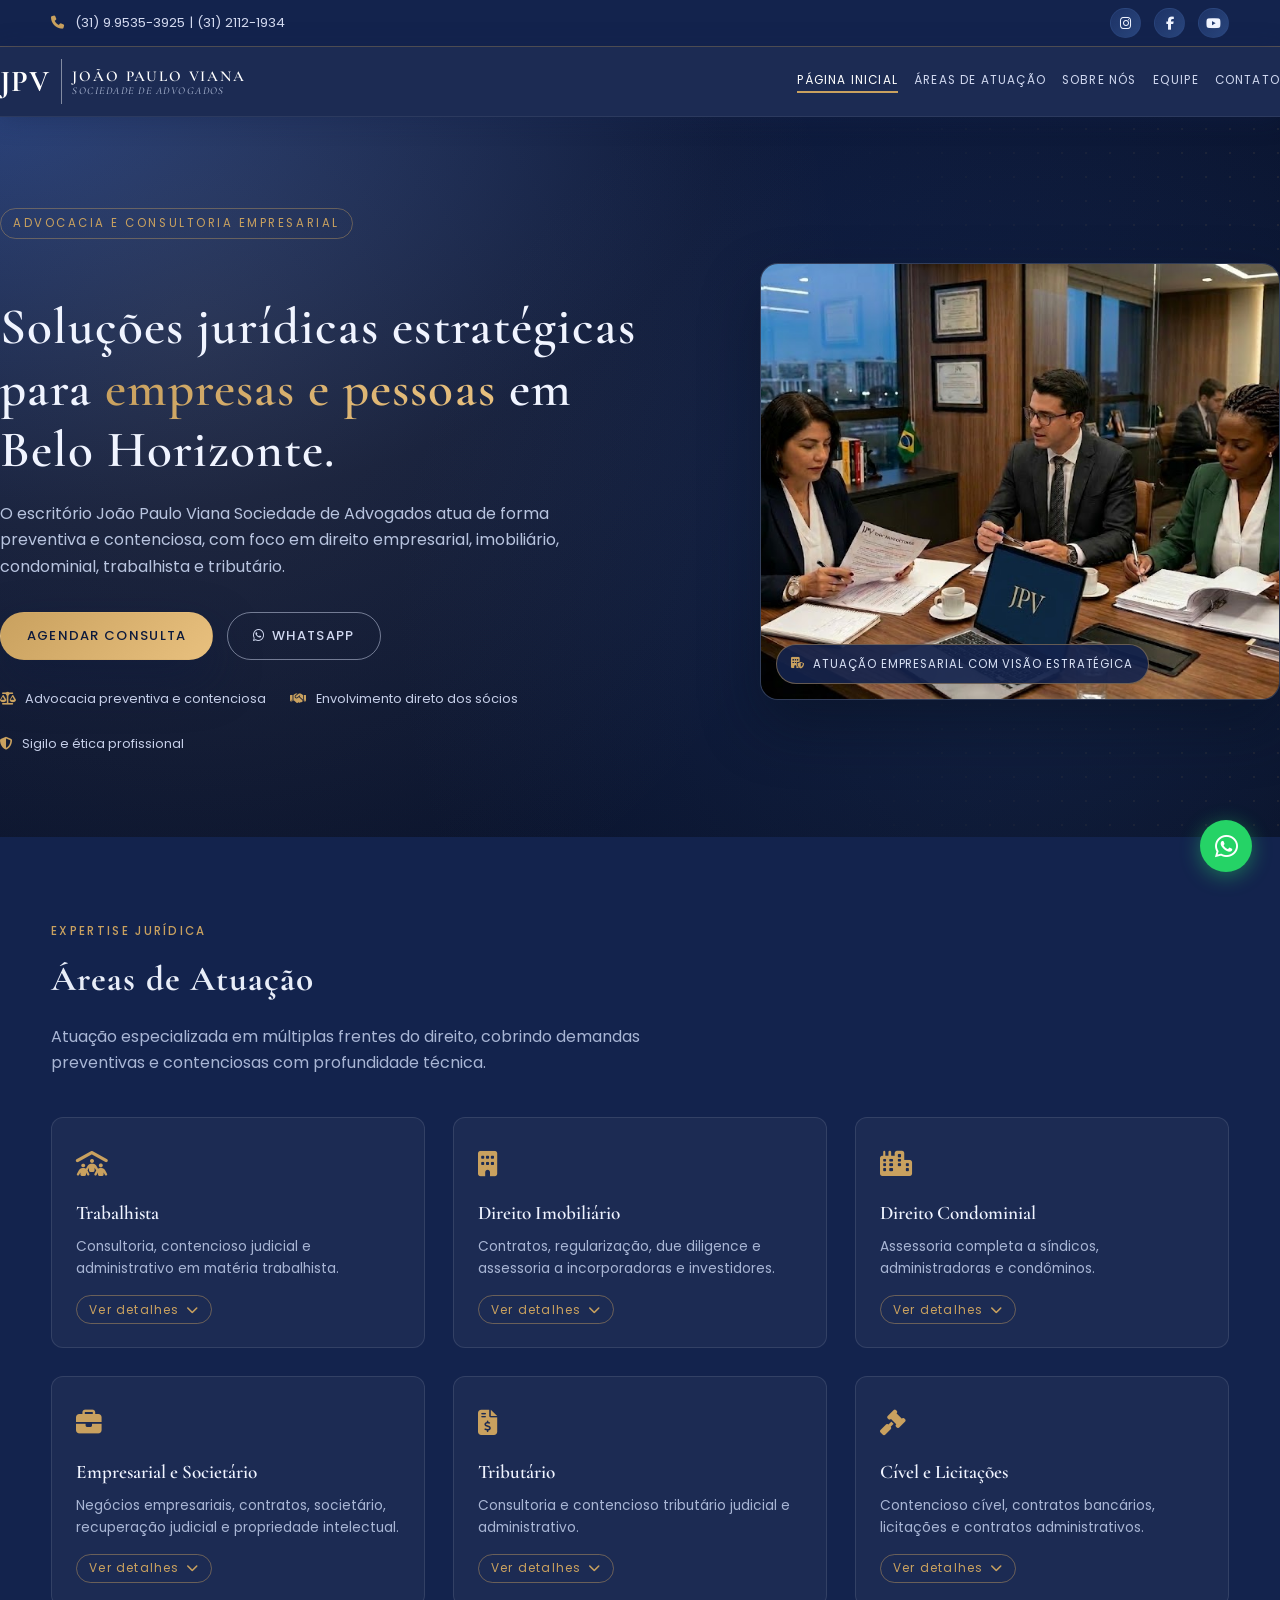
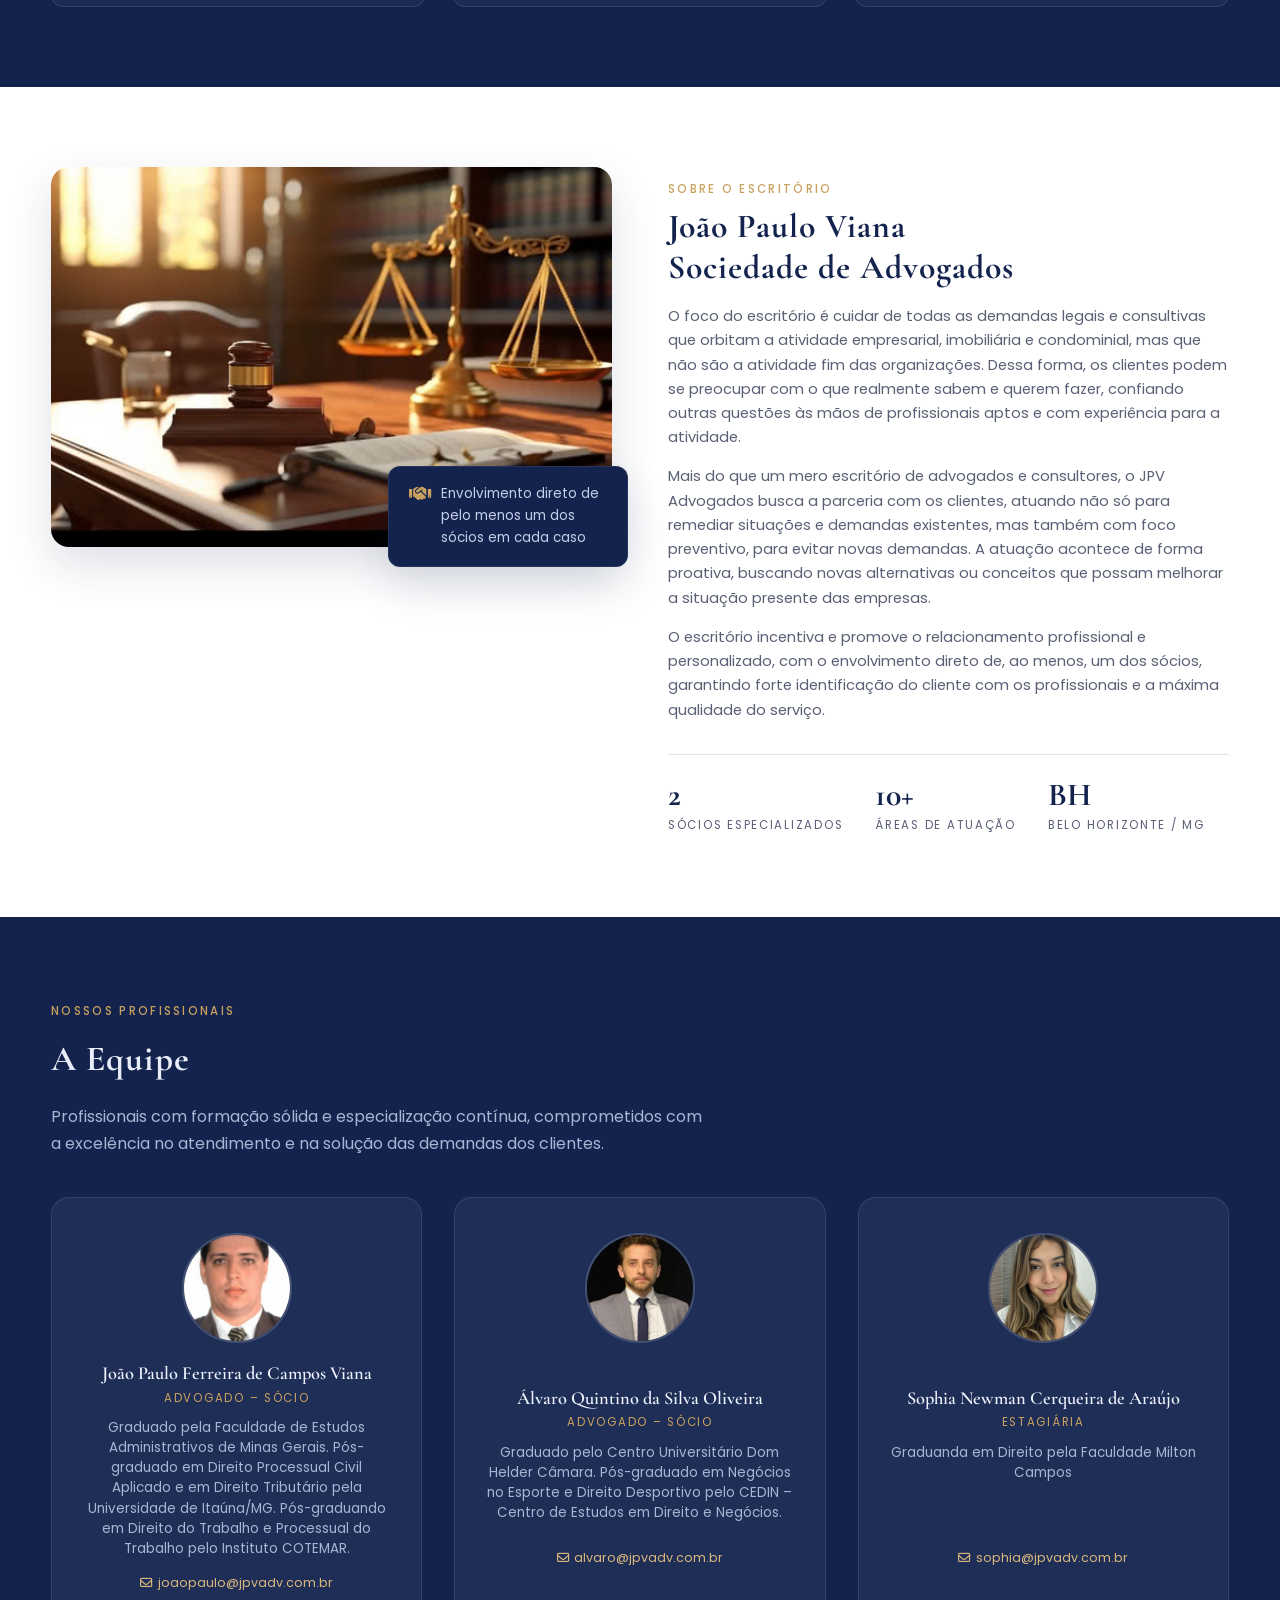
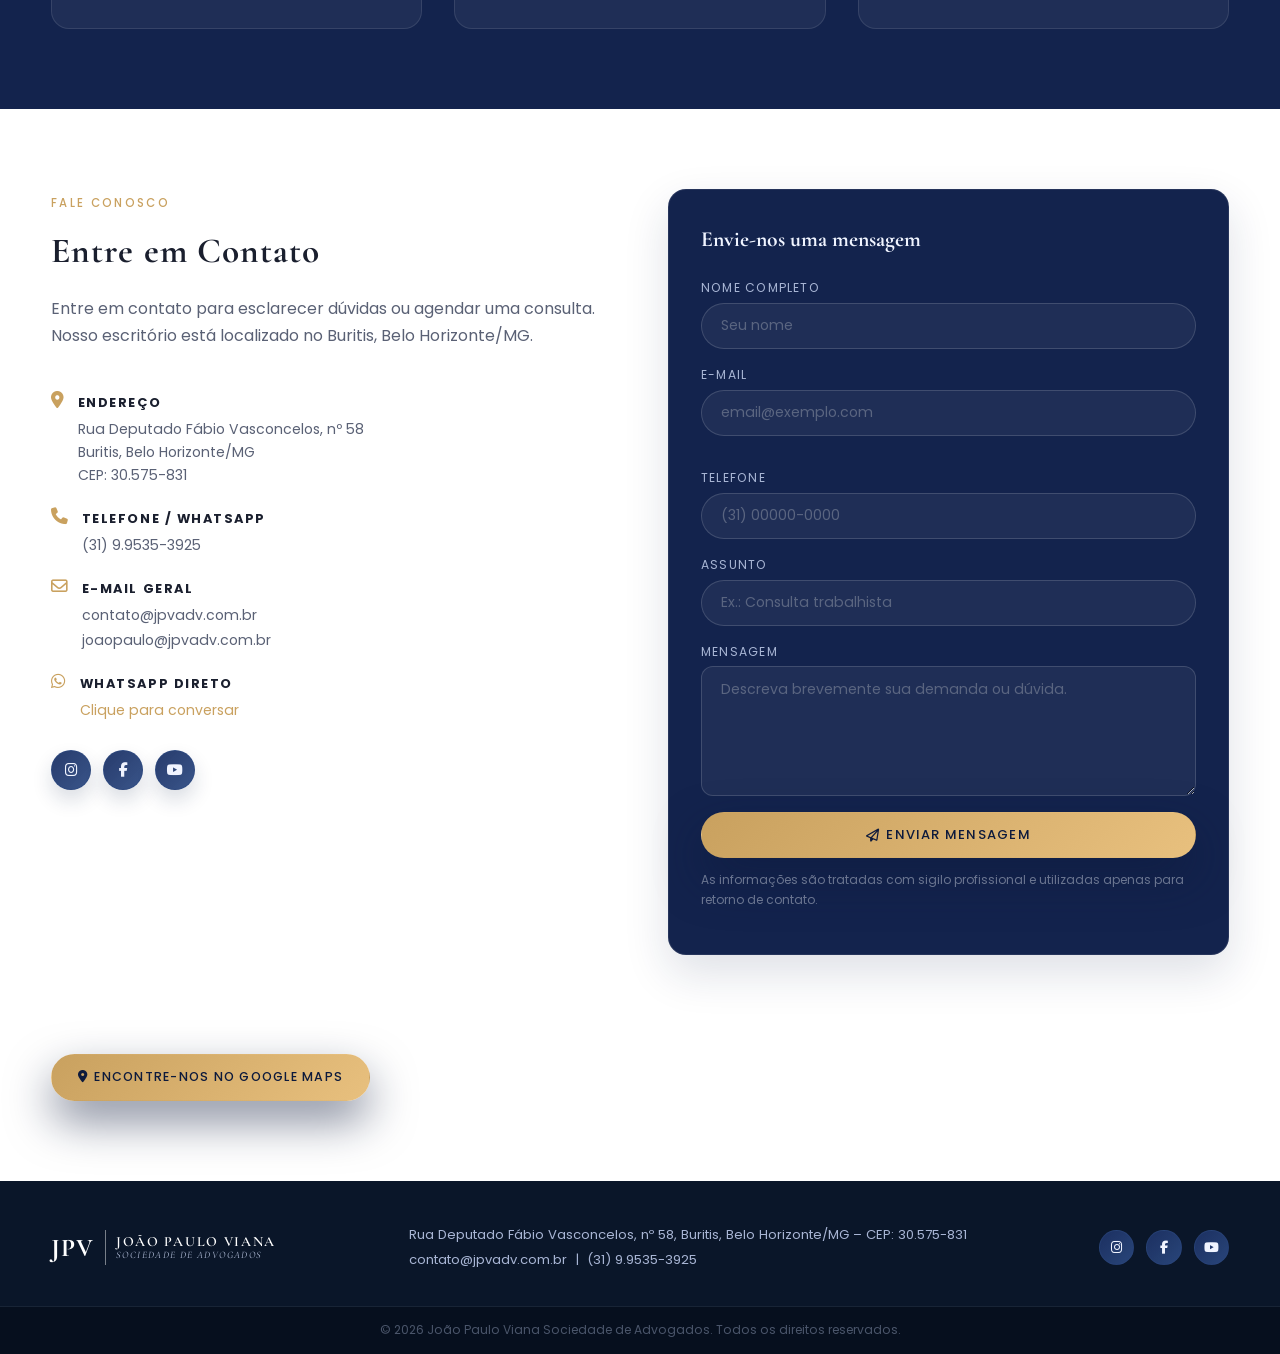
==== commit ad9f794b: "feat: adiciona link do Facebook e remove Twitter dos ícones sociais" ====
--- a/index.html
+++ b/index.html
@@ -21,8 +21,7 @@
       <span><i class="fa-solid fa-phone"></i> (31) 9.9535-3925 | (31) 2112-1934</span>
       <div class="topbar-social">
         <a href="https://www.instagram.com/jpv_advogados/" target="_blank" rel="noopener noreferrer" aria-label="Instagram JPV Advogados" class="instagram-link"><i class="fa-brands fa-instagram"></i></a>
-        <a href="#!" aria-label="Facebook"><i class="fa-brands fa-facebook-f"></i></a>
-        <a href="#!" aria-label="X / Twitter"><i class="fa-brands fa-x-twitter"></i></a>
+        <a href="https://www.facebook.com/profile.php?id=61578453417171" target="_blank" rel="noopener noreferrer" aria-label="Facebook"><i class="fa-brands fa-facebook-f"></i></a>
         <a href="#!" aria-label="YouTube"><i class="fa-brands fa-youtube"></i></a>
       </div>
     </div>
@@ -450,8 +449,7 @@
 
         <div class="contato-social">
           <a href="https://www.instagram.com/jpv_advogados/" target="_blank" rel="noopener noreferrer" aria-label="Instagram JPV Advogados" class="instagram-link"><i class="fa-brands fa-instagram"></i></a>
-          <a href="#!" aria-label="Facebook"><i class="fa-brands fa-facebook-f"></i></a>
-          <a href="#!" aria-label="X / Twitter"><i class="fa-brands fa-x-twitter"></i></a>
+          <a href="https://www.facebook.com/profile.php?id=61578453417171" target="_blank" rel="noopener noreferrer" aria-label="Facebook"><i class="fa-brands fa-facebook-f"></i></a>
           <a href="#!" aria-label="YouTube"><i class="fa-brands fa-youtube"></i></a>
         </div>
 
@@ -539,8 +537,7 @@
       </div>
       <div class="footer-social">
         <a href="https://www.instagram.com/jpv_advogados/" target="_blank" rel="noopener noreferrer" aria-label="Instagram JPV Advogados" class="instagram-link"><i class="fa-brands fa-instagram"></i></a>
-        <a href="#!" aria-label="Facebook"><i class="fa-brands fa-facebook-f"></i></a>
-        <a href="#!" aria-label="X / Twitter"><i class="fa-brands fa-x-twitter"></i></a>
+        <a href="https://www.facebook.com/profile.php?id=61578453417171" target="_blank" rel="noopener noreferrer" aria-label="Facebook"><i class="fa-brands fa-facebook-f"></i></a>
         <a href="#!" aria-label="YouTube"><i class="fa-brands fa-youtube"></i></a>
       </div>
     </div>
